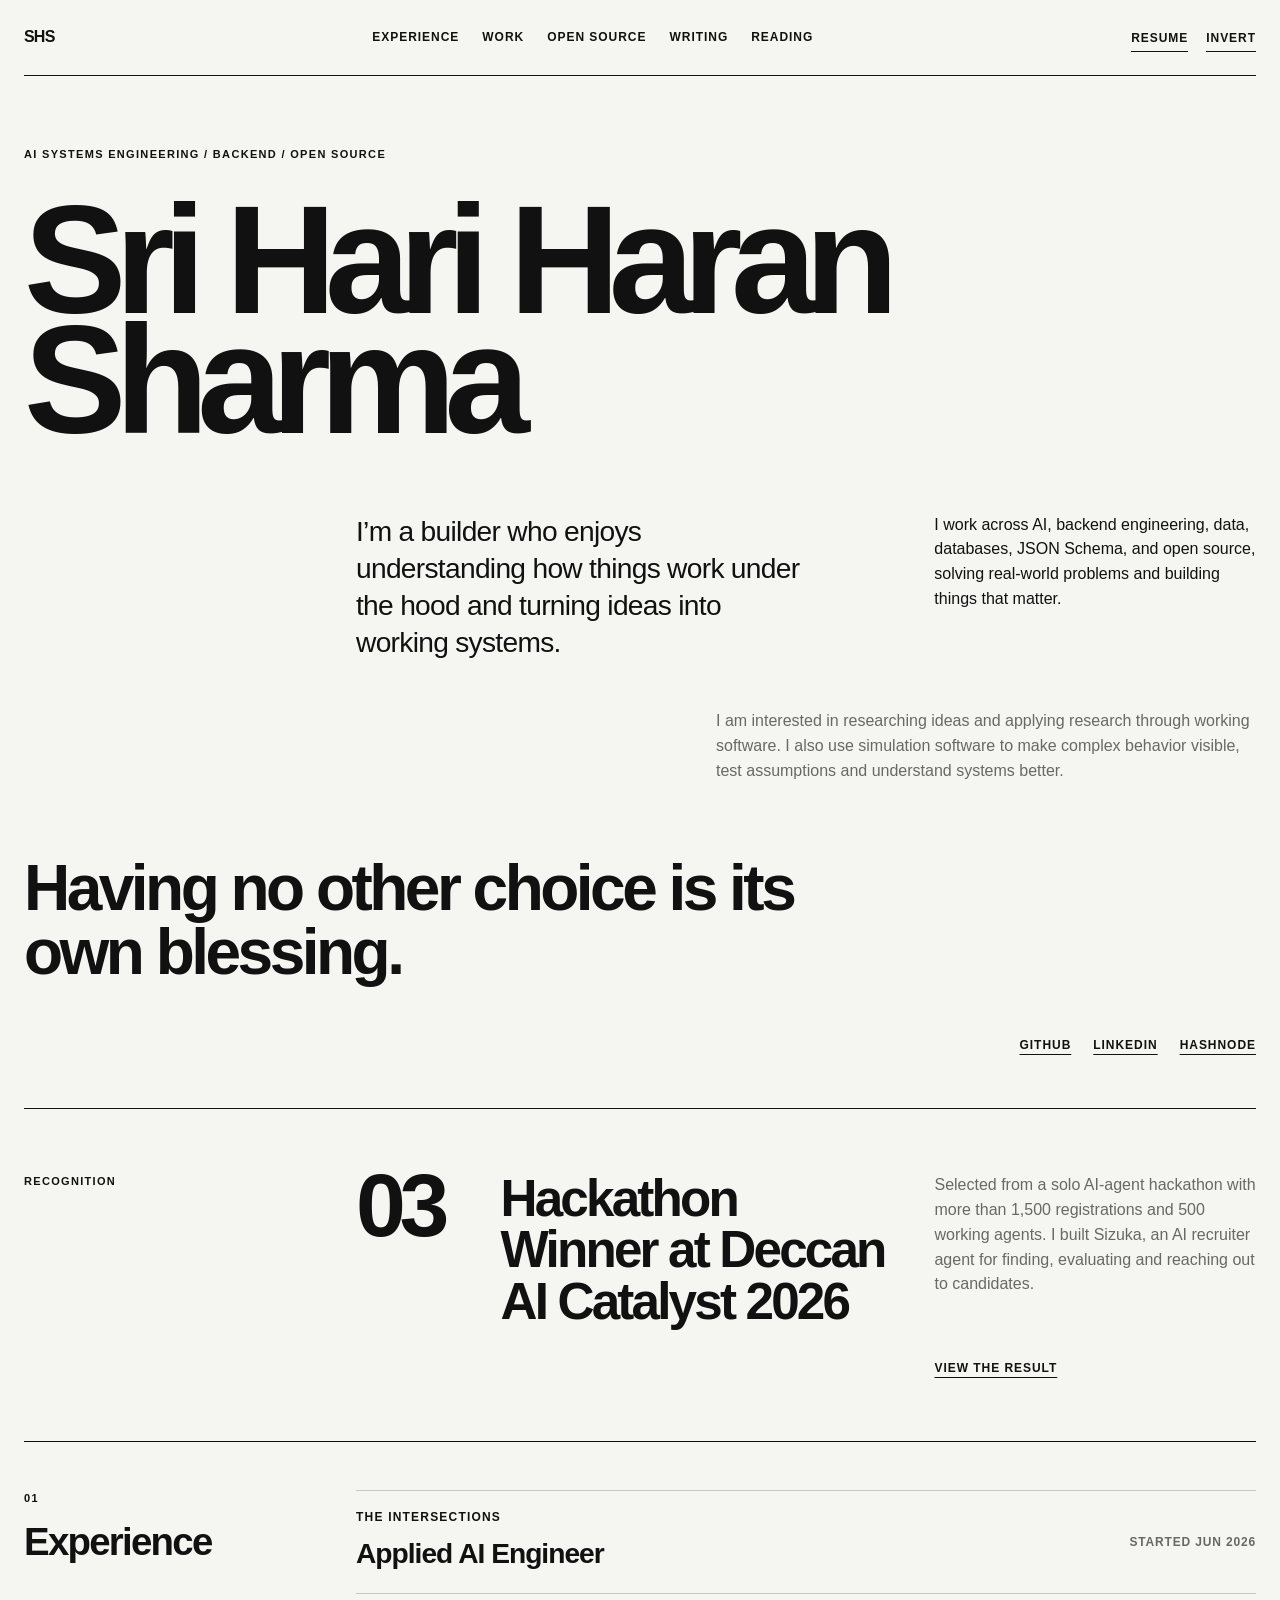
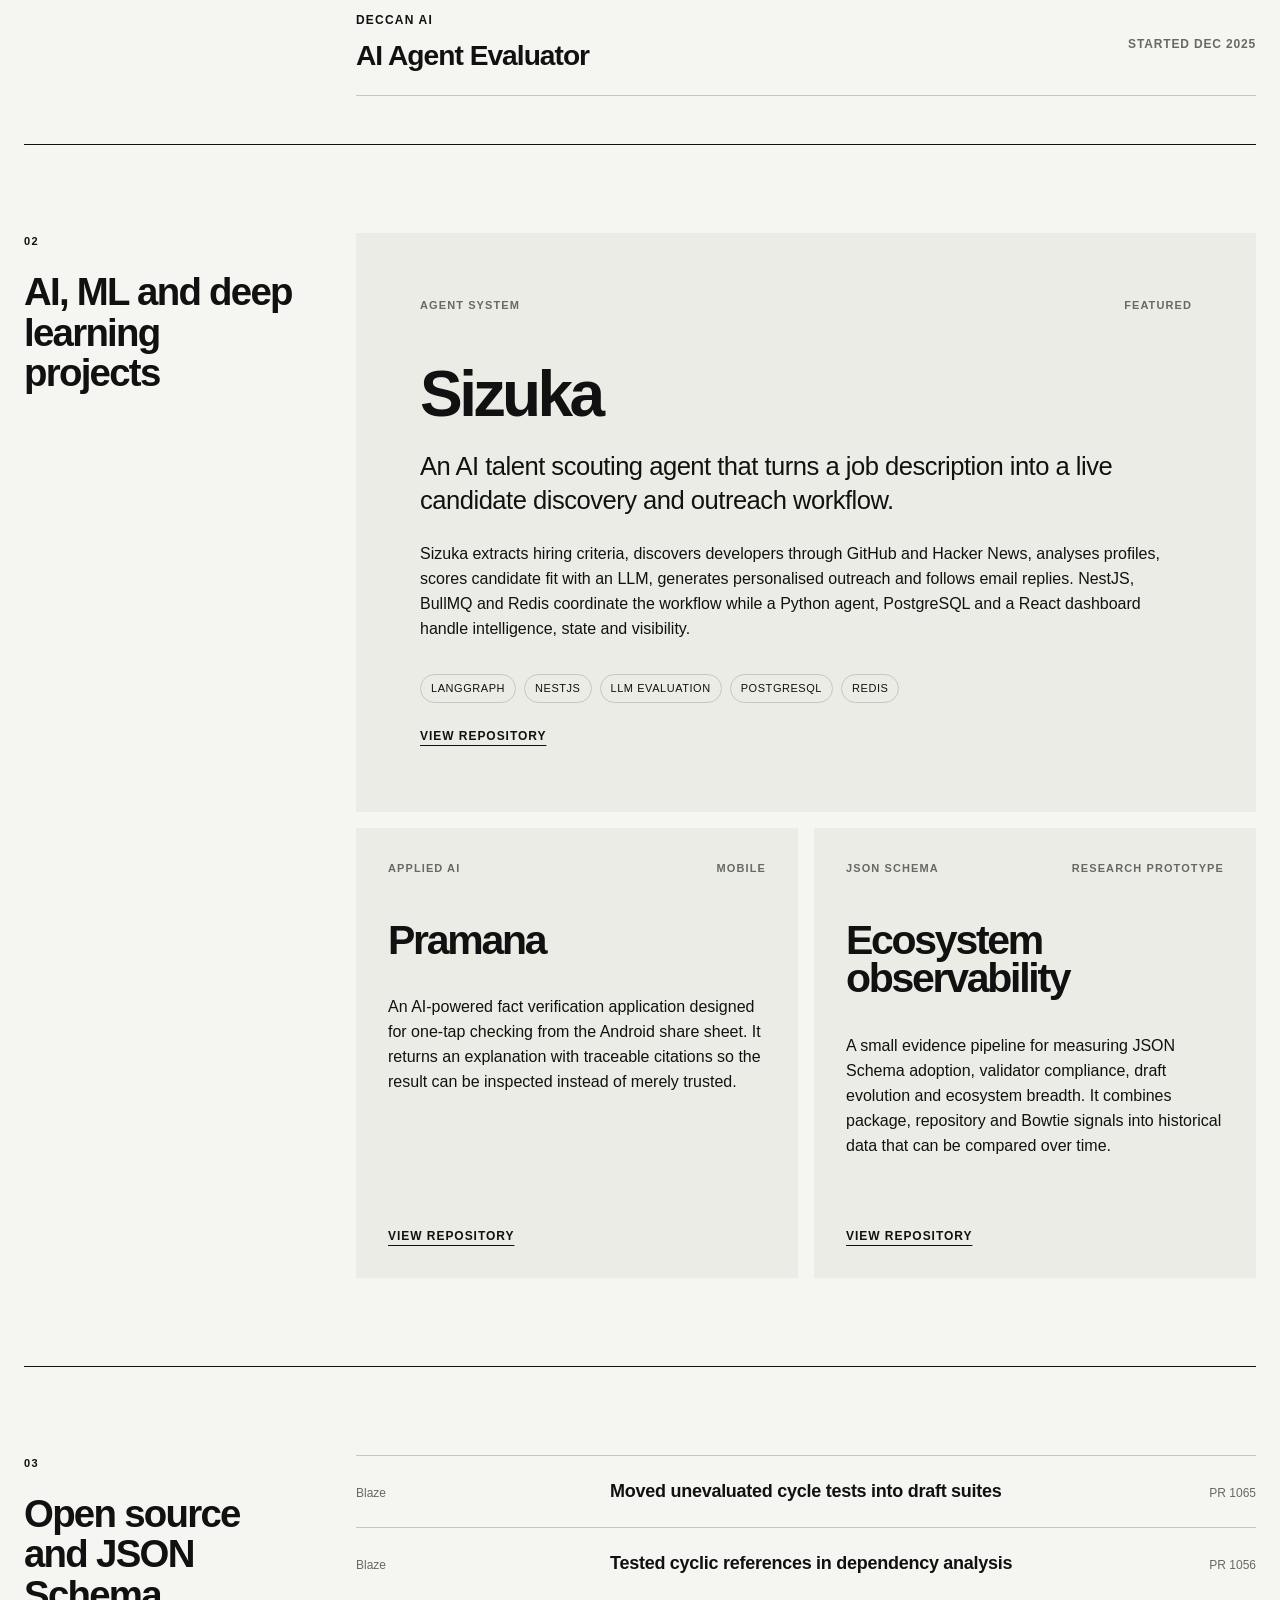
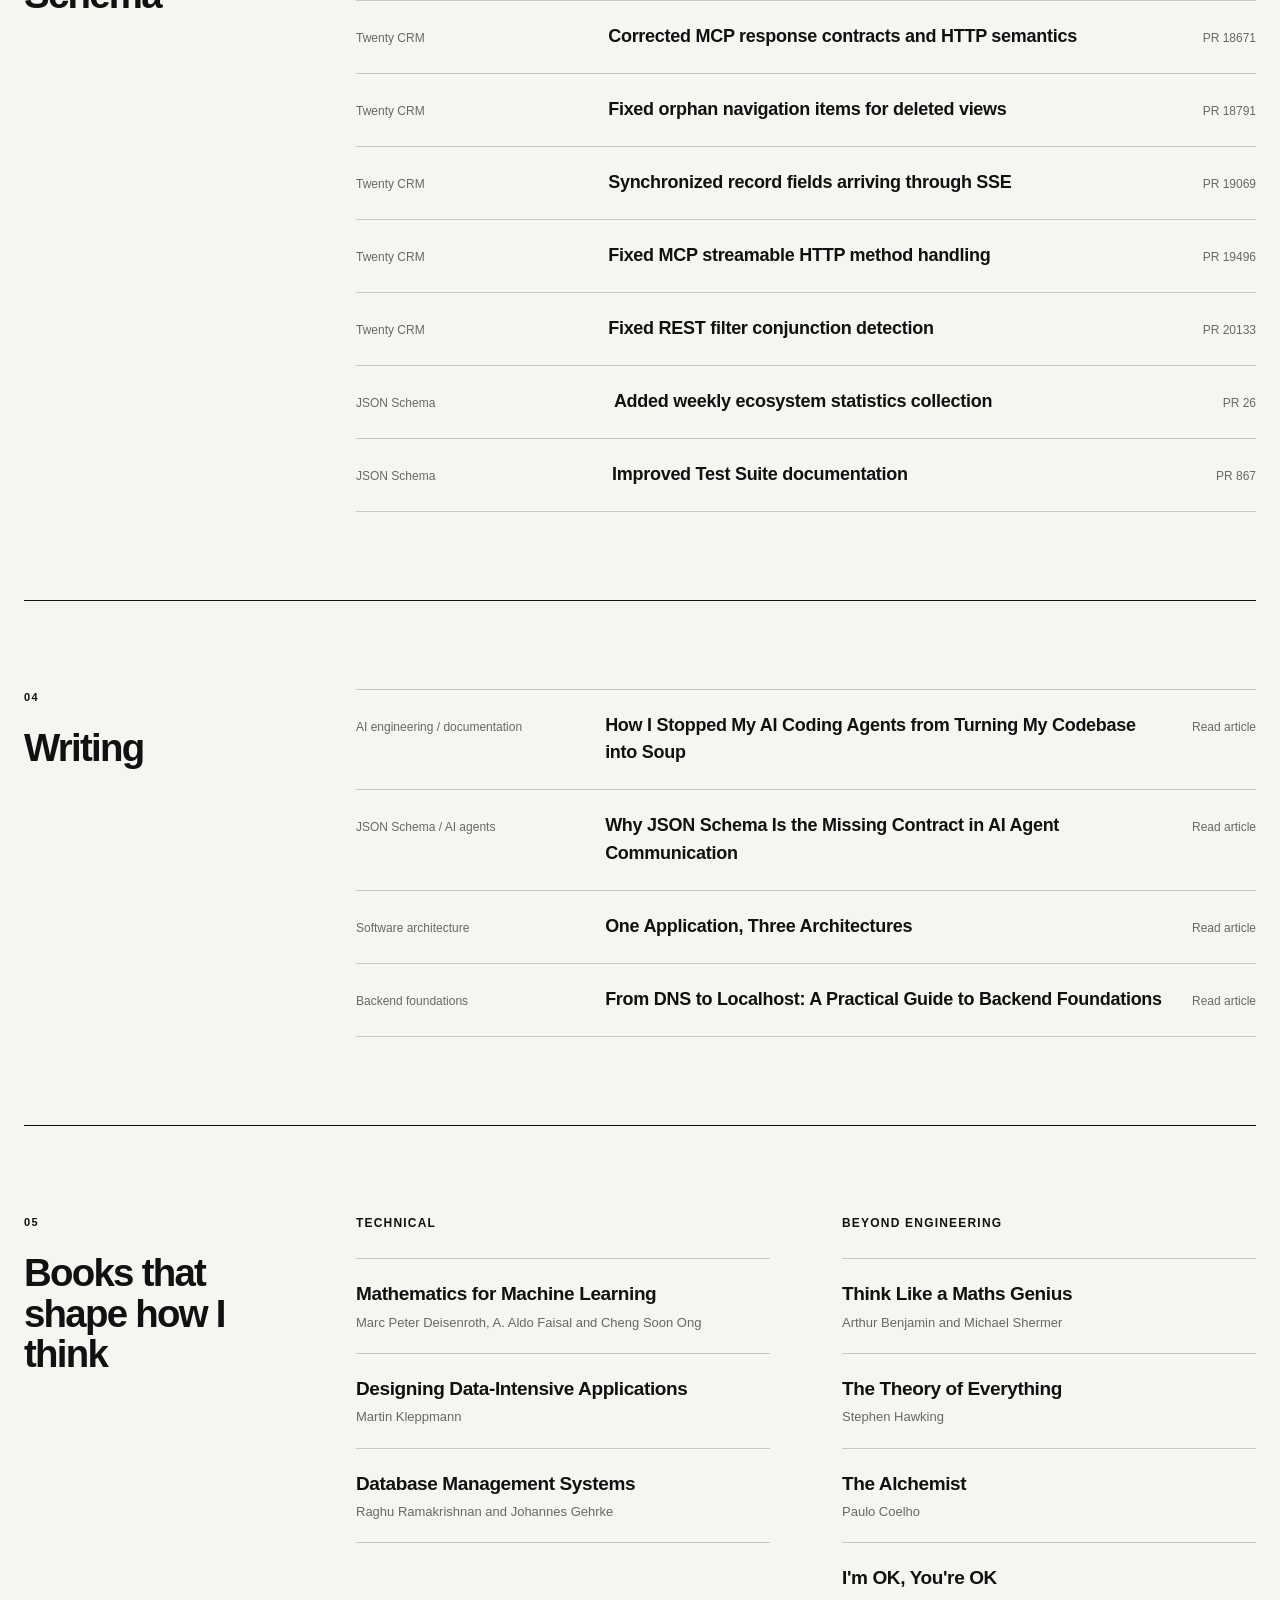
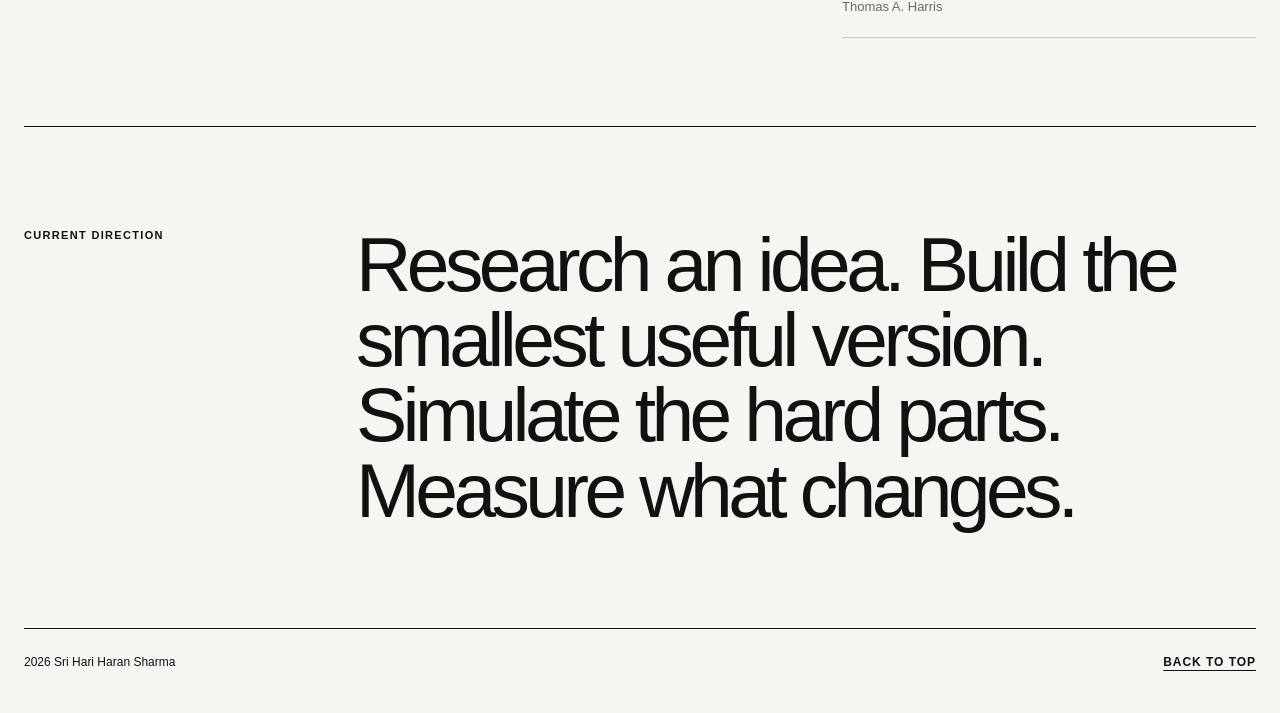
==== site/index.html @ 5a8e41f2 "Refresh portfolio styles" ====
<!doctype html>
<html lang="en">
	<head>
		<meta charset="utf-8" />
		<meta name="viewport" content="width=device-width, initial-scale=1" />
		<meta name="description" content="Sri Hari Haran Sharma builds AI systems, backend infrastructure and open-source tools around JSON Schema." />
		<meta name="theme-color" content="#f5f5f2" />
		<title>Sri Hari Haran Sharma | AI Systems and Open Source</title>
		<link rel="stylesheet" href="./site.css?v=20260927-2" />
		<link rel="icon" type="image/svg+xml" href="data:image/svg+xml,%3Csvg xmlns='http://www.w3.org/2000/svg' viewBox='0 0 32 32'%3E%3Crect width='32' height='32' fill='%23111111'/%3E%3Cpath d='M8 8h16M8 16h16M8 24h16' stroke='white' stroke-width='2'/%3E%3C/svg%3E" />
		<script src="./site.js" defer></script>
	</head>
	<body>
		<a class="skip-link" href="#main">Skip to content</a>

		<header class="site-header">
			<a class="wordmark" href="#top" aria-label="Home">SHS</a>
			<nav aria-label="Primary navigation">
				<a href="#experience">Experience</a>
				<a href="#work">Work</a>
				<a href="#open-source">Open source</a>
				<a href="#writing">Writing</a>
				<a href="#reading">Reading</a>
			</nav>
			<div class="header-actions">
				<a class="resume-nav" href="./resume/">Resume</a>
				<button class="theme-toggle" type="button" aria-pressed="false">Invert</button>
			</div>
		</header>

		<main id="main">
			<section class="hero" id="top">
				<p class="kicker">AI systems engineering / backend / open source</p>
				<h1>Sri Hari Haran<br />Sharma</h1>
				<div class="hero-grid">
					<p class="intro">I’m a builder who enjoys understanding how things work under the hood and turning ideas into working systems.</p>
					<p>I work across AI, backend engineering, data, databases, JSON Schema, and open source, solving real-world problems and building things that matter.</p>
				</div>
				<p class="research-note">I am interested in researching ideas and applying research through working software. I also use simulation software to make complex behavior visible, test assumptions and understand systems better.</p>
				<blockquote class="hero-quote">Having no other choice is its own blessing.</blockquote>
				<div class="profile-links" aria-label="Profiles">
					<a href="https://github.com/channi23" target="_blank" rel="noreferrer">GitHub</a>
					<a href="https://in.linkedin.com/in/sri-hariharan-sharma-aa1478286" target="_blank" rel="noreferrer">LinkedIn</a>
					<a href="https://hashnode.com/@blundharan" target="_blank" rel="noreferrer">Hashnode</a>
				</div>
			</section>

			<section class="feature achievement" aria-labelledby="achievement-title">
				<p class="section-label">Recognition</p>
				<div>
					<p class="feature-number">03</p>
					<h2 id="achievement-title">Hackathon Winner at Deccan AI Catalyst 2026</h2>
					<p>Selected from a solo AI-agent hackathon with more than 1,500 registrations and 500 working agents. I built Sizuka, an AI recruiter agent for finding, evaluating and reaching out to candidates.</p>
					<a class="text-link" href="https://lnkd.in/gbg5v8FC" target="_blank" rel="noreferrer">View the result</a>
				</div>
			</section>

			<section class="section" id="experience">
				<div class="section-heading">
					<p class="section-index">01</p>
					<h2>Experience</h2>
				</div>
				<div class="experience-list">
					<article class="experience-item">
						<div class="experience-copy">
							<p class="experience-org">The Intersections</p>
							<h3>Applied AI Engineer</h3>
						</div>
						<p class="experience-start">Started Jun 2026</p>
					</article>
					<article class="experience-item">
						<div class="experience-copy">
							<p class="experience-org">Deccan AI</p>
							<h3>AI Agent Evaluator</h3>
						</div>
						<p class="experience-start">Started Dec 2025</p>
					</article>
				</div>
			</section>

			<section class="section" id="work">
				<div class="section-heading">
					<p class="section-index">02</p>
					<h2>AI, ML and deep learning projects</h2>
				</div>

				<div class="project-list">
					<article class="project featured-project">
						<div class="project-topline"><span>Agent system</span><span>Featured</span></div>
						<h3>Sizuka</h3>
						<p class="project-lede">An AI talent scouting agent that turns a job description into a live candidate discovery and outreach workflow.</p>
						<p>Sizuka extracts hiring criteria, discovers developers through GitHub and Hacker News, analyses profiles, scores candidate fit with an LLM, generates personalised outreach and follows email replies. NestJS, BullMQ and Redis coordinate the workflow while a Python agent, PostgreSQL and a React dashboard handle intelligence, state and visibility.</p>
						<ul class="tags"><li>LangGraph</li><li>NestJS</li><li>LLM evaluation</li><li>PostgreSQL</li><li>Redis</li></ul>
						<a class="text-link" href="https://github.com/channi23/sizuka" target="_blank" rel="noreferrer">View repository</a>
					</article>

					<div class="project-grid">
						<article class="project">
							<div class="project-topline"><span>Applied AI</span><span>Mobile</span></div>
							<h3>Pramana</h3>
							<p>An AI-powered fact verification application designed for one-tap checking from the Android share sheet. It returns an explanation with traceable citations so the result can be inspected instead of merely trusted.</p>
							<a class="text-link" href="https://github.com/channi23/orangelens" target="_blank" rel="noreferrer">View repository</a>
						</article>

						<article class="project">
							<div class="project-topline"><span>JSON Schema</span><span>Research prototype</span></div>
							<h3>Ecosystem observability</h3>
							<p>A small evidence pipeline for measuring JSON Schema adoption, validator compliance, draft evolution and ecosystem breadth. It combines package, repository and Bowtie signals into historical data that can be compared over time.</p>
							<a class="text-link" href="https://github.com/channi23/json-schema-ecosystem-observability-poc" target="_blank" rel="noreferrer">View repository</a>
						</article>
					</div>
				</div>
			</section>

			<section class="section" id="open-source">
				<div class="section-heading">
					<p class="section-index">03</p>
					<h2>Open source and JSON Schema</h2>
				</div>
				<div class="link-rows">
					<a href="https://github.com/sourcemeta/blaze/pull/1065" target="_blank" rel="noreferrer"><span>Blaze</span><strong>Moved unevaluated cycle tests into draft suites</strong><small>PR 1065</small></a>
					<a href="https://github.com/sourcemeta/blaze/pull/1056" target="_blank" rel="noreferrer"><span>Blaze</span><strong>Tested cyclic references in dependency analysis</strong><small>PR 1056</small></a>
					<a href="https://github.com/twentyhq/twenty/pull/18671" target="_blank" rel="noreferrer"><span>Twenty CRM</span><strong>Corrected MCP response contracts and HTTP semantics</strong><small>PR 18671</small></a>
					<a href="https://github.com/twentyhq/twenty/pull/18791" target="_blank" rel="noreferrer"><span>Twenty CRM</span><strong>Fixed orphan navigation items for deleted views</strong><small>PR 18791</small></a>
					<a href="https://github.com/twentyhq/twenty/pull/19069" target="_blank" rel="noreferrer"><span>Twenty CRM</span><strong>Synchronized record fields arriving through SSE</strong><small>PR 19069</small></a>
					<a href="https://github.com/twentyhq/twenty/pull/19496" target="_blank" rel="noreferrer"><span>Twenty CRM</span><strong>Fixed MCP streamable HTTP method handling</strong><small>PR 19496</small></a>
					<a href="https://github.com/twentyhq/twenty/pull/20133" target="_blank" rel="noreferrer"><span>Twenty CRM</span><strong>Fixed REST filter conjunction detection</strong><small>PR 20133</small></a>
					<a href="https://github.com/json-schema-org/ecosystem/pull/26" target="_blank" rel="noreferrer"><span>JSON Schema</span><strong>Added weekly ecosystem statistics collection</strong><small>PR 26</small></a>
					<a href="https://github.com/json-schema-org/JSON-Schema-Test-Suite/pull/867" target="_blank" rel="noreferrer"><span>JSON Schema</span><strong>Improved Test Suite documentation</strong><small>PR 867</small></a>
				</div>
			</section>

			<section class="section" id="writing">
				<div class="section-heading">
					<p class="section-index">04</p>
					<h2>Writing</h2>
				</div>
				<div class="writing-list">
					<a href="./blog/vmpire-documentation-workflow/" target="_self"><span>AI engineering / documentation</span><strong>How I Stopped My AI Coding Agents from Turning My Codebase into Soup</strong><small>Read article</small></a>
					<a href="https://json-schema.hashnode.dev/why-json-schema-is-the-missing-contract-in-ai-agent-communication" target="_blank" rel="noreferrer"><span>JSON Schema / AI agents</span><strong>Why JSON Schema Is the Missing Contract in AI Agent Communication</strong><small>Read article</small></a>
					<a href="https://cracked-backend-dev.hashnode.dev/one-application-three-architectures" target="_blank" rel="noreferrer"><span>Software architecture</span><strong>One Application, Three Architectures</strong><small>Read article</small></a>
					<a href="https://cracked-backend-dev.hashnode.dev/from-dns-to-localhost-a-practical-guide-to-backend-foundations" target="_blank" rel="noreferrer"><span>Backend foundations</span><strong>From DNS to Localhost: A Practical Guide to Backend Foundations</strong><small>Read article</small></a>
				</div>
			</section>

			<section class="section" id="reading">
				<div class="section-heading">
					<p class="section-index">05</p>
					<h2>Books that shape how I think</h2>
				</div>
				<div class="books-grid">
					<div>
						<h3>Technical</h3>
						<ul class="book-list">
							<li><strong>Mathematics for Machine Learning</strong><span>Marc Peter Deisenroth, A. Aldo Faisal and Cheng Soon Ong</span></li>
							<li><strong>Designing Data-Intensive Applications</strong><span>Martin Kleppmann</span></li>
							<li><strong>Database Management Systems</strong><span>Raghu Ramakrishnan and Johannes Gehrke</span></li>
						</ul>
					</div>
					<div>
						<h3>Beyond engineering</h3>
						<ul class="book-list">
							<li><strong>Think Like a Maths Genius</strong><span>Arthur Benjamin and Michael Shermer</span></li>
							<li><strong>The Theory of Everything</strong><span>Stephen Hawking</span></li>
							<li><strong>The Alchemist</strong><span>Paulo Coelho</span></li>
							<li><strong>I'm OK, You're OK</strong><span>Thomas A. Harris</span></li>
						</ul>
					</div>
				</div>
			</section>

			<section class="closing">
				<p class="section-label">Current direction</p>
				<p>Research an idea. Build the smallest useful version. Simulate the hard parts. Measure what changes.</p>
			</section>
		</main>

		<footer>
			<p><span id="year">2026</span> Sri Hari Haran Sharma</p>
			<a href="#top">Back to top</a>
		</footer>
	</body>
</html>
---- site/site.css ----
:root {
	--paper: #f5f5f2;
	--ink: #111111;
	--muted: #686864;
	--line: #c7c7c0;
	--panel: #ecece7;
	--max: 1240px;
}

:root[data-theme="dark"] {
	--paper: #0d0d0d;
	--ink: #f3f3ef;
	--muted: #aaa9a2;
	--line: #383835;
	--panel: #171716;
}

* { box-sizing: border-box; }

html { scroll-behavior: smooth; }

body {
	margin: 0;
	background: var(--paper);
	color: var(--ink);
	font-family: Arial, Helvetica, sans-serif;
	font-size: 16px;
	line-height: 1.55;
	transition: background-color 180ms ease, color 180ms ease;
}

a { color: inherit; }

.skip-link {
	position: fixed;
	top: 10px;
	left: 10px;
	z-index: 20;
	padding: 8px 12px;
	background: var(--ink);
	color: var(--paper);
	transform: translateY(-160%);
}

.skip-link:focus { transform: translateY(0); }

.site-header,
main,
footer {
	width: min(calc(100% - 48px), var(--max));
	margin-inline: auto;
}

.site-header {
	display: grid;
	grid-template-columns: auto minmax(0, 1fr) auto;
	column-gap: clamp(24px, 4vw, 64px);
	align-items: center;
	min-height: 76px;
	border-bottom: 1px solid var(--ink);
}

.wordmark {
	width: fit-content;
	font-weight: 800;
	letter-spacing: -0.05em;
	text-decoration: none;
}

nav {
	display: flex;
	justify-self: center;
	gap: clamp(15px, 1.8vw, 26px);
}

nav a,
.resume-nav,
.theme-toggle,
.profile-links a,
.text-link,
footer a {
	font-size: 12px;
	font-weight: 700;
	letter-spacing: 0.08em;
	text-transform: uppercase;
}

nav a { text-decoration: none; }
nav a:hover, nav a:focus-visible { text-decoration: underline; text-underline-offset: 5px; }

.header-actions {
	display: flex;
	align-items: center;
	justify-self: end;
	gap: 18px;
	white-space: nowrap;
}

.resume-nav,
.theme-toggle {
	display: inline-flex;
	align-items: center;
	min-height: 28px;
	border-bottom: 1px solid currentColor;
	padding: 2px 0 1px;
	line-height: 1;
}

.resume-nav {
	text-decoration: none;
}

.theme-toggle {
	border: 0;
	border-bottom: 1px solid currentColor;
	background: transparent;
	color: inherit;
	cursor: pointer;
}

.hero {
	min-height: 680px;
	padding: 70px 0 54px;
	border-bottom: 1px solid var(--ink);
}

.kicker,
.section-label,
.section-index {
	margin: 0;
	font-size: 11px;
	font-weight: 700;
	letter-spacing: 0.12em;
	text-transform: uppercase;
}

h1 {
	max-width: 1080px;
	margin: 38px 0 72px;
	font-size: clamp(68px, 12vw, 166px);
	font-weight: 700;
	letter-spacing: -0.075em;
	line-height: 0.78;
}

.hero-grid {
	display: grid;
	grid-template-columns: 1.4fr 1fr;
	gap: clamp(48px, 10vw, 150px);
	max-width: 900px;
	margin-left: auto;
}

.hero-grid p { margin: 0; }
.hero-grid .intro { font-size: clamp(20px, 2.2vw, 29px); line-height: 1.32; letter-spacing: -0.025em; }

.research-note {
	max-width: 540px;
	margin: 48px 0 0 auto;
	color: var(--muted);
}

.hero-quote {
	max-width: 900px;
	margin: 72px 0 0;
	font-size: clamp(32px, 5vw, 68px);
	font-weight: 700;
	line-height: 1;
	letter-spacing: -0.055em;
}

.profile-links {
	display: flex;
	gap: 22px;
	margin-top: 52px;
	justify-content: flex-end;
}

.profile-links a,
.text-link { text-underline-offset: 5px; }

.feature {
	display: grid;
	grid-template-columns: 1fr 3fr;
	gap: 32px;
	padding: 64px 0;
	border-bottom: 1px solid var(--ink);
}

.feature > div {
	display: grid;
	grid-template-columns: 0.35fr 1.25fr 1fr;
	gap: 32px;
	align-items: start;
}

.feature-number {
	margin: -12px 0 0;
	font-size: clamp(58px, 7vw, 100px);
	font-weight: 700;
	letter-spacing: -0.07em;
	line-height: 1;
}

.feature h2 {
	margin: 0;
	font-size: clamp(28px, 4vw, 55px);
	line-height: 1;
	letter-spacing: -0.055em;
}

.feature > div > p:not(.feature-number) { margin: 0; color: var(--muted); }
.feature .text-link { grid-column: 3; }

.section {
	display: grid;
	grid-template-columns: 1fr 3fr;
	gap: 32px;
	padding: 88px 0;
	border-bottom: 1px solid var(--ink);
}

.section-heading { padding-right: 24px; }
.section-heading h2 { margin: 22px 0 0; font-size: clamp(24px, 3vw, 42px); line-height: 1.06; letter-spacing: -0.045em; }

.section#experience {
	padding-top: 48px;
	padding-bottom: 48px;
	align-items: start;
}

.section#experience .section-heading h2 { margin-top: 14px; }

.experience-list { border-top: 1px solid var(--line); }

.experience-item {
	display: grid;
	grid-template-columns: minmax(0, 1fr) auto;
	gap: 24px;
	align-items: center;
	padding: 17px 0;
	border-bottom: 1px solid var(--line);
}

.experience-start {
	margin: 0;
	color: var(--muted);
	font-size: 12px;
	font-weight: 700;
	letter-spacing: 0.07em;
	text-transform: uppercase;
	white-space: nowrap;
}

.experience-copy .experience-org {
	margin: 0 0 5px;
	color: var(--ink);
	font-size: 12px;
	font-weight: 800;
	letter-spacing: 0.1em;
	text-transform: uppercase;
}

.experience-copy h3 {
	margin: 0;
	font-size: clamp(22px, 2.2vw, 30px);
	font-weight: 700;
	letter-spacing: -0.035em;
}

.experience-copy h3 span {
	color: var(--muted);
	font-size: 0.45em;
	letter-spacing: 0.02em;
	text-transform: uppercase;
}

.project-list { min-width: 0; }
.project { position: relative; background: var(--panel); padding: 32px; }
.featured-project { padding: clamp(30px, 5vw, 64px); margin-bottom: 16px; }
.project-topline { display: flex; justify-content: space-between; gap: 16px; color: var(--muted); font-size: 11px; font-weight: 700; letter-spacing: 0.1em; text-transform: uppercase; }
.project h3 { margin: 50px 0 20px; font-size: clamp(36px, 5vw, 72px); letter-spacing: -0.055em; line-height: 0.95; }
.project p { max-width: 760px; }
.project-lede { font-size: clamp(20px, 2vw, 27px); line-height: 1.3; letter-spacing: -0.02em; }
.project .text-link { display: inline-block; margin-top: 24px; }

.project-grid { display: grid; grid-template-columns: repeat(2, 1fr); gap: 16px; }
.project-grid .project { min-height: 450px; display: flex; flex-direction: column; }
.project-grid .project h3 { margin-top: 44px; font-size: clamp(32px, 3.2vw, 48px); }
.project-grid .project p { margin-bottom: auto; }

.tags { display: flex; flex-wrap: wrap; gap: 8px; padding: 0; margin: 32px 0 0; list-style: none; }
.tags li { border: 1px solid var(--line); border-radius: 999px; padding: 5px 10px; font-size: 11px; text-transform: uppercase; letter-spacing: 0.05em; }

.link-rows,
.writing-list { border-top: 1px solid var(--line); }

.link-rows a,
.writing-list a {
	display: grid;
	grid-template-columns: 0.8fr 2fr auto;
	gap: 24px;
	align-items: baseline;
	padding: 22px 0;
	border-bottom: 1px solid var(--line);
	text-decoration: none;
}

.link-rows span,
.writing-list span,
.link-rows small,
.writing-list small { color: var(--muted); font-size: 12px; }
.link-rows strong,
.writing-list strong { font-size: 18px; letter-spacing: -0.015em; }
.link-rows a:hover strong,
.writing-list a:hover strong { text-decoration: underline; text-underline-offset: 5px; }

.books-grid { display: grid; grid-template-columns: 1fr 1fr; gap: 72px; }
.books-grid h3 { margin: 0 0 26px; font-size: 12px; text-transform: uppercase; letter-spacing: 0.1em; }
.book-list { padding: 0; margin: 0; list-style: none; border-top: 1px solid var(--line); }
.book-list li { padding: 20px 0; border-bottom: 1px solid var(--line); }
.book-list strong, .book-list span { display: block; }
.book-list strong { font-size: 19px; letter-spacing: -0.02em; }
.book-list span { margin-top: 4px; color: var(--muted); font-size: 13px; }

.closing {
	display: grid;
	grid-template-columns: 1fr 3fr;
	gap: 32px;
	padding: 100px 0;
}

.closing > p:last-child { max-width: 900px; margin: 0; font-size: clamp(38px, 6vw, 82px); line-height: 0.98; letter-spacing: -0.06em; }

footer {
	display: grid;
	grid-template-columns: 1fr auto;
	padding: 24px 0 42px;
	border-top: 1px solid var(--ink);
	font-size: 12px;
}

footer p { margin: 0; }
footer a { text-underline-offset: 4px; }

@media (max-width: 900px) {
	.site-header { grid-template-columns: 1fr auto; }
	.site-header nav { display: none; }
	.hero { min-height: 0; }
	.hero-grid, .feature, .section, .closing { grid-template-columns: 1fr; }
	.hero-grid { margin-left: 0; gap: 28px; }
	.profile-links { justify-content: flex-start; }
	.feature > div { grid-template-columns: 0.35fr 1.2fr; }
	.feature > div > p:not(.feature-number), .feature .text-link { grid-column: 2; }
	.experience-item { grid-template-columns: 1fr auto; gap: 20px; }
	.project-grid { grid-template-columns: 1fr; }
	.project-grid .project { min-height: 360px; }
	.section-heading { display: grid; grid-template-columns: 50px 1fr; align-items: start; }
	.section-heading h2 { margin: 0; }
}

@media (max-width: 620px) {
	.site-header, main, footer { width: min(calc(100% - 28px), var(--max)); }
	.site-header { min-height: 62px; }
	h1 { margin: 42px 0 60px; }
	.hero { padding-top: 52px; }
	.feature, .section { padding: 62px 0; }
	.feature > div { grid-template-columns: 1fr; gap: 22px; }
	.feature > div > *, .feature > div > p:not(.feature-number), .feature .text-link { grid-column: 1; }
	.project, .featured-project { padding: 24px; }
	.project-grid .project { min-height: 0; }
	.link-rows a, .writing-list a { grid-template-columns: 1fr auto; gap: 7px 16px; }
	.link-rows span, .writing-list span { grid-column: 1 / -1; }
	.link-rows strong, .writing-list strong { font-size: 16px; }
	.books-grid { grid-template-columns: 1fr; gap: 52px; }
	.experience-item { grid-template-columns: 1fr; gap: 8px; }
	.experience-start { white-space: normal; }
	.closing { padding: 72px 0; }
	footer { grid-template-columns: 1fr auto; gap: 7px 20px; }
}

@media (prefers-reduced-motion: reduce) {
	html { scroll-behavior: auto; }
	body { transition: none; }
}
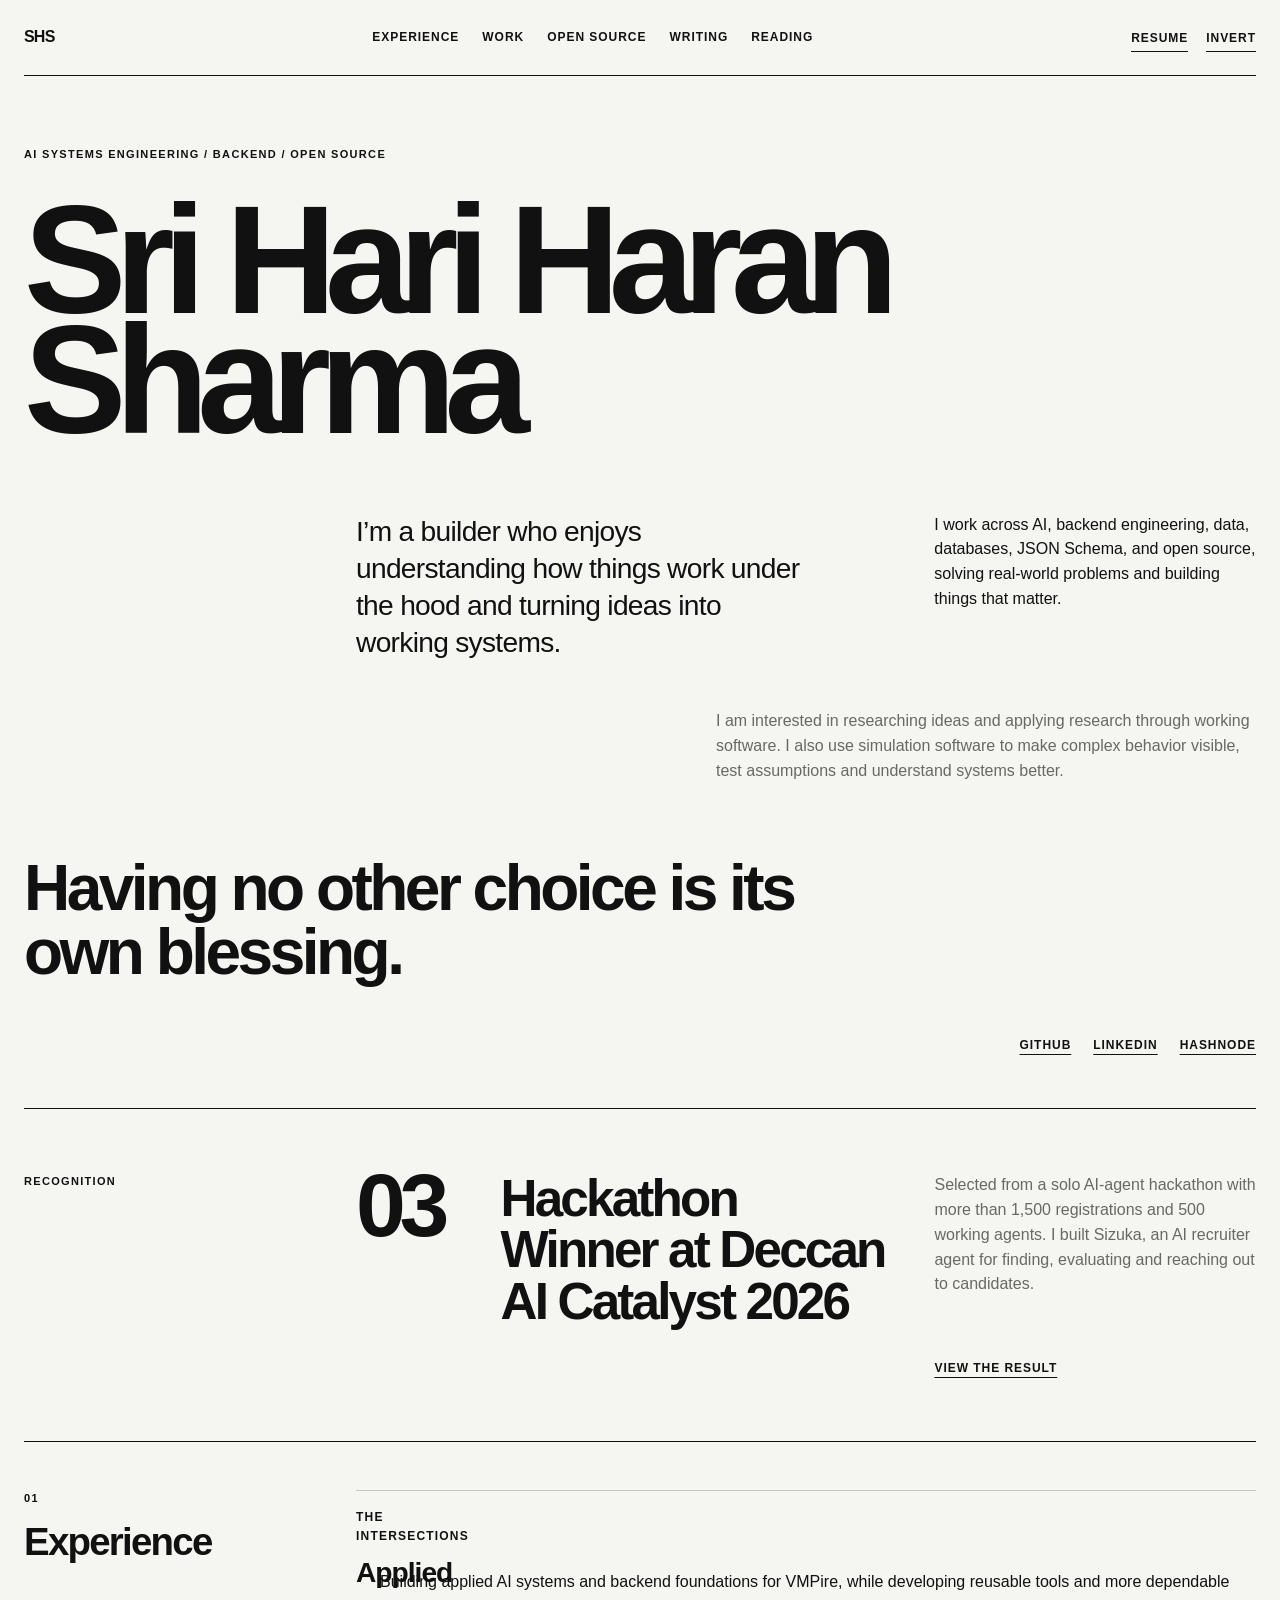
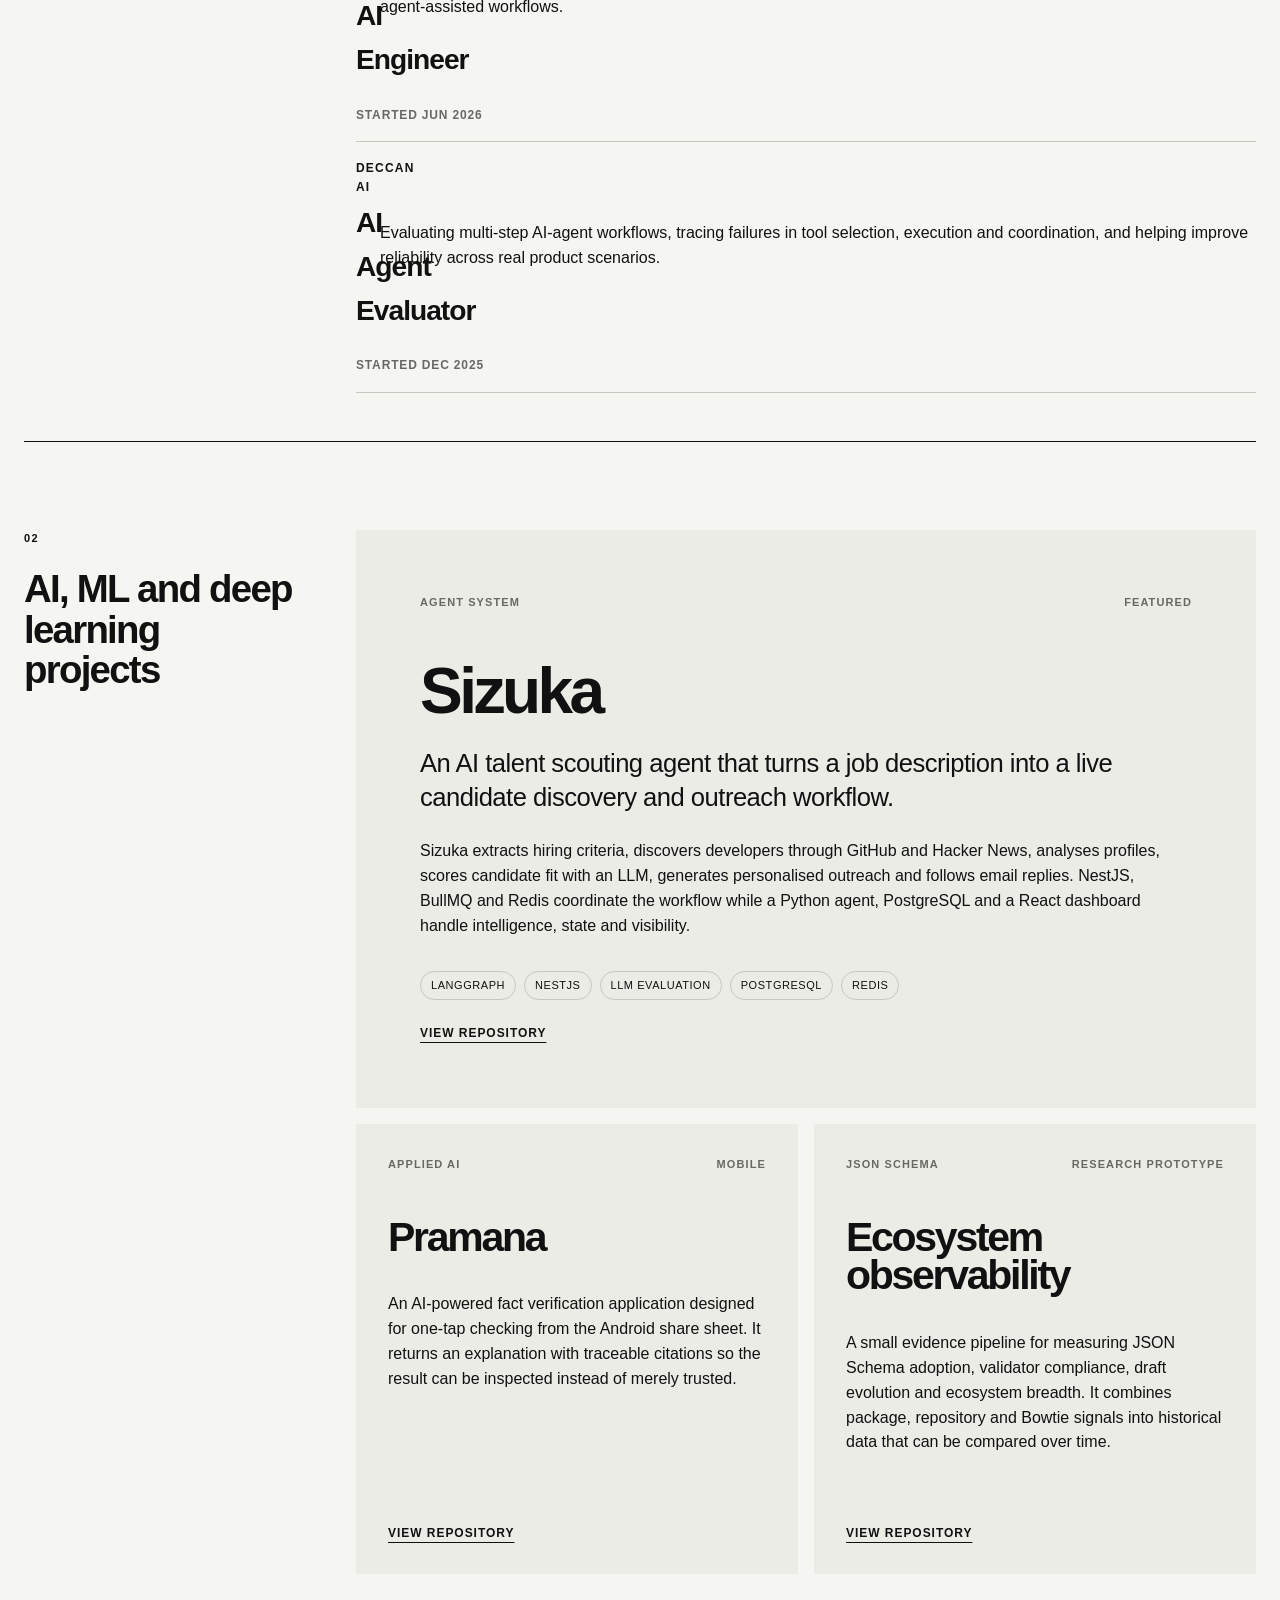
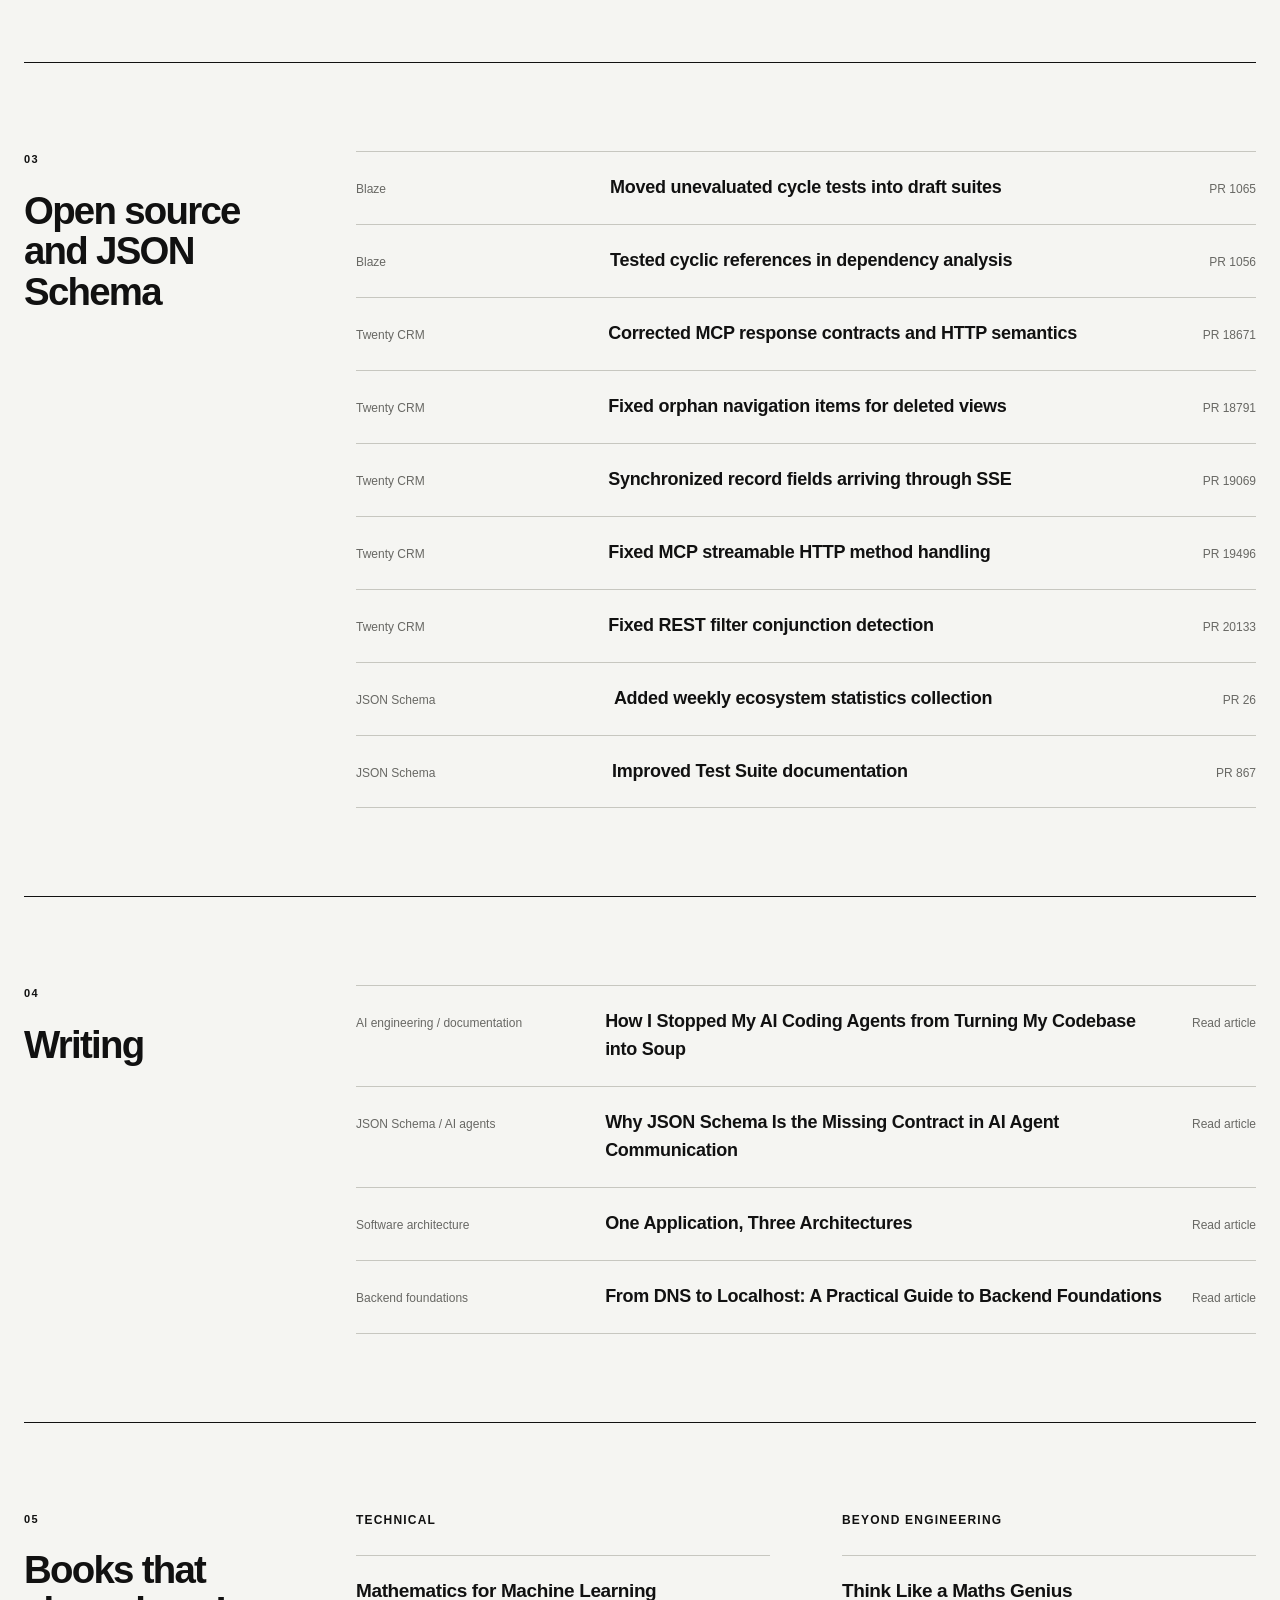
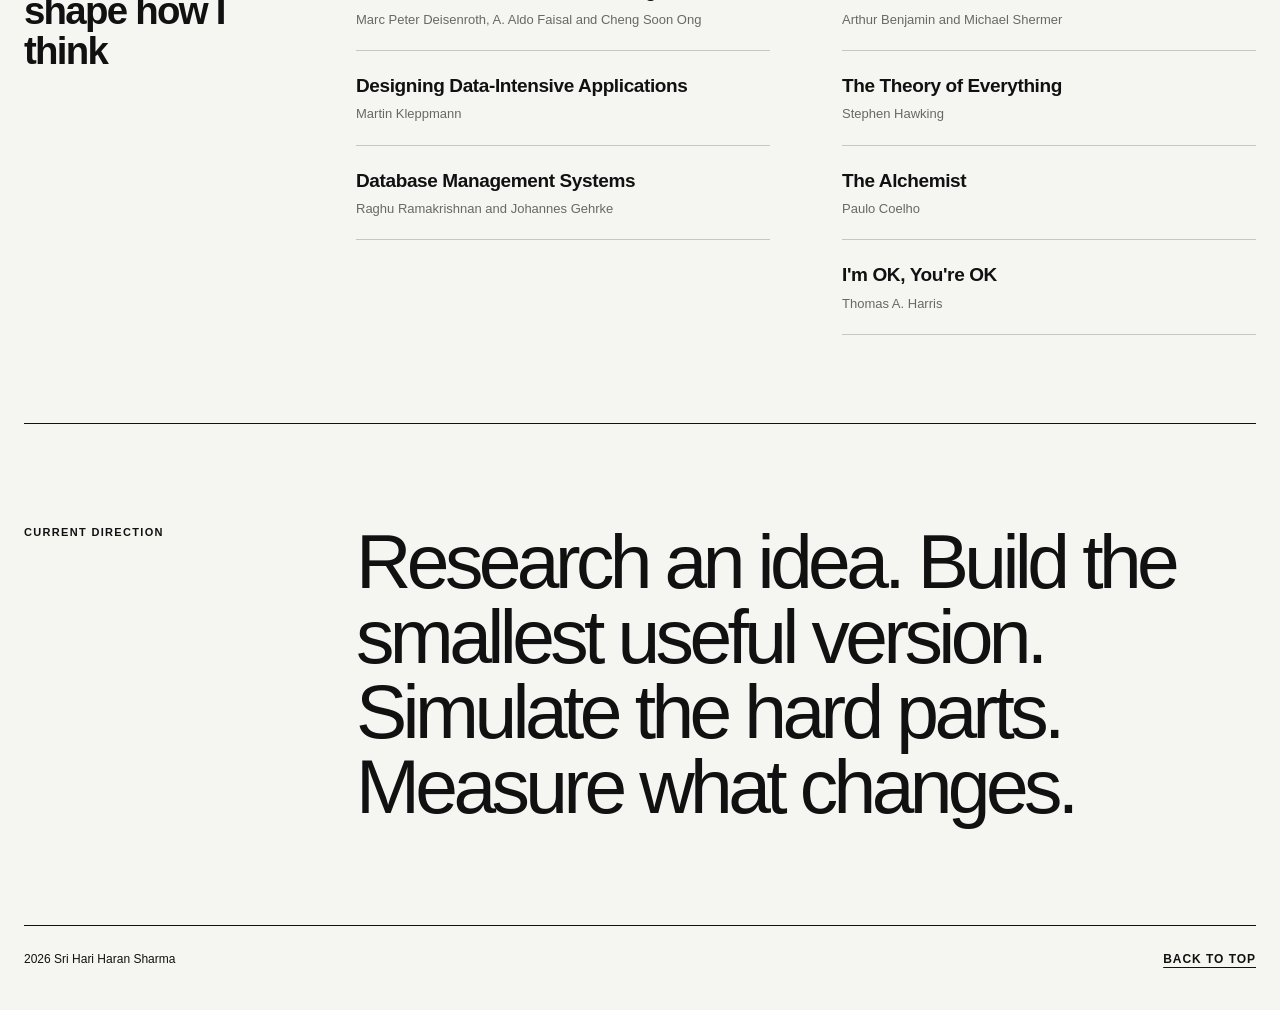
==== commit 4b5a53e9: "Add concise experience descriptions" ====
--- a/site/index.html
+++ b/site/index.html
@@ -23,7 +23,7 @@
 				<a href="#reading">Reading</a>
 			</nav>
 			<div class="header-actions">
-				<a class="resume-nav" href="./resume/">Resume</a>
+				<a class="resume-nav" href="./resume/?v=20260927-2">Resume</a>
 				<button class="theme-toggle" type="button" aria-pressed="false">Invert</button>
 			</div>
 		</header>
@@ -66,6 +66,7 @@
 							<p class="experience-org">The Intersections</p>
 							<h3>Applied AI Engineer</h3>
 						</div>
+						<p class="experience-description">Building applied AI systems and backend foundations for VMPire, while developing reusable tools and more dependable agent-assisted workflows.</p>
 						<p class="experience-start">Started Jun 2026</p>
 					</article>
 					<article class="experience-item">
@@ -73,6 +74,7 @@
 							<p class="experience-org">Deccan AI</p>
 							<h3>AI Agent Evaluator</h3>
 						</div>
+						<p class="experience-description">Evaluating multi-step AI-agent workflows, tracing failures in tool selection, execution and coordination, and helping improve reliability across real product scenarios.</p>
 						<p class="experience-start">Started Dec 2025</p>
 					</article>
 				</div>
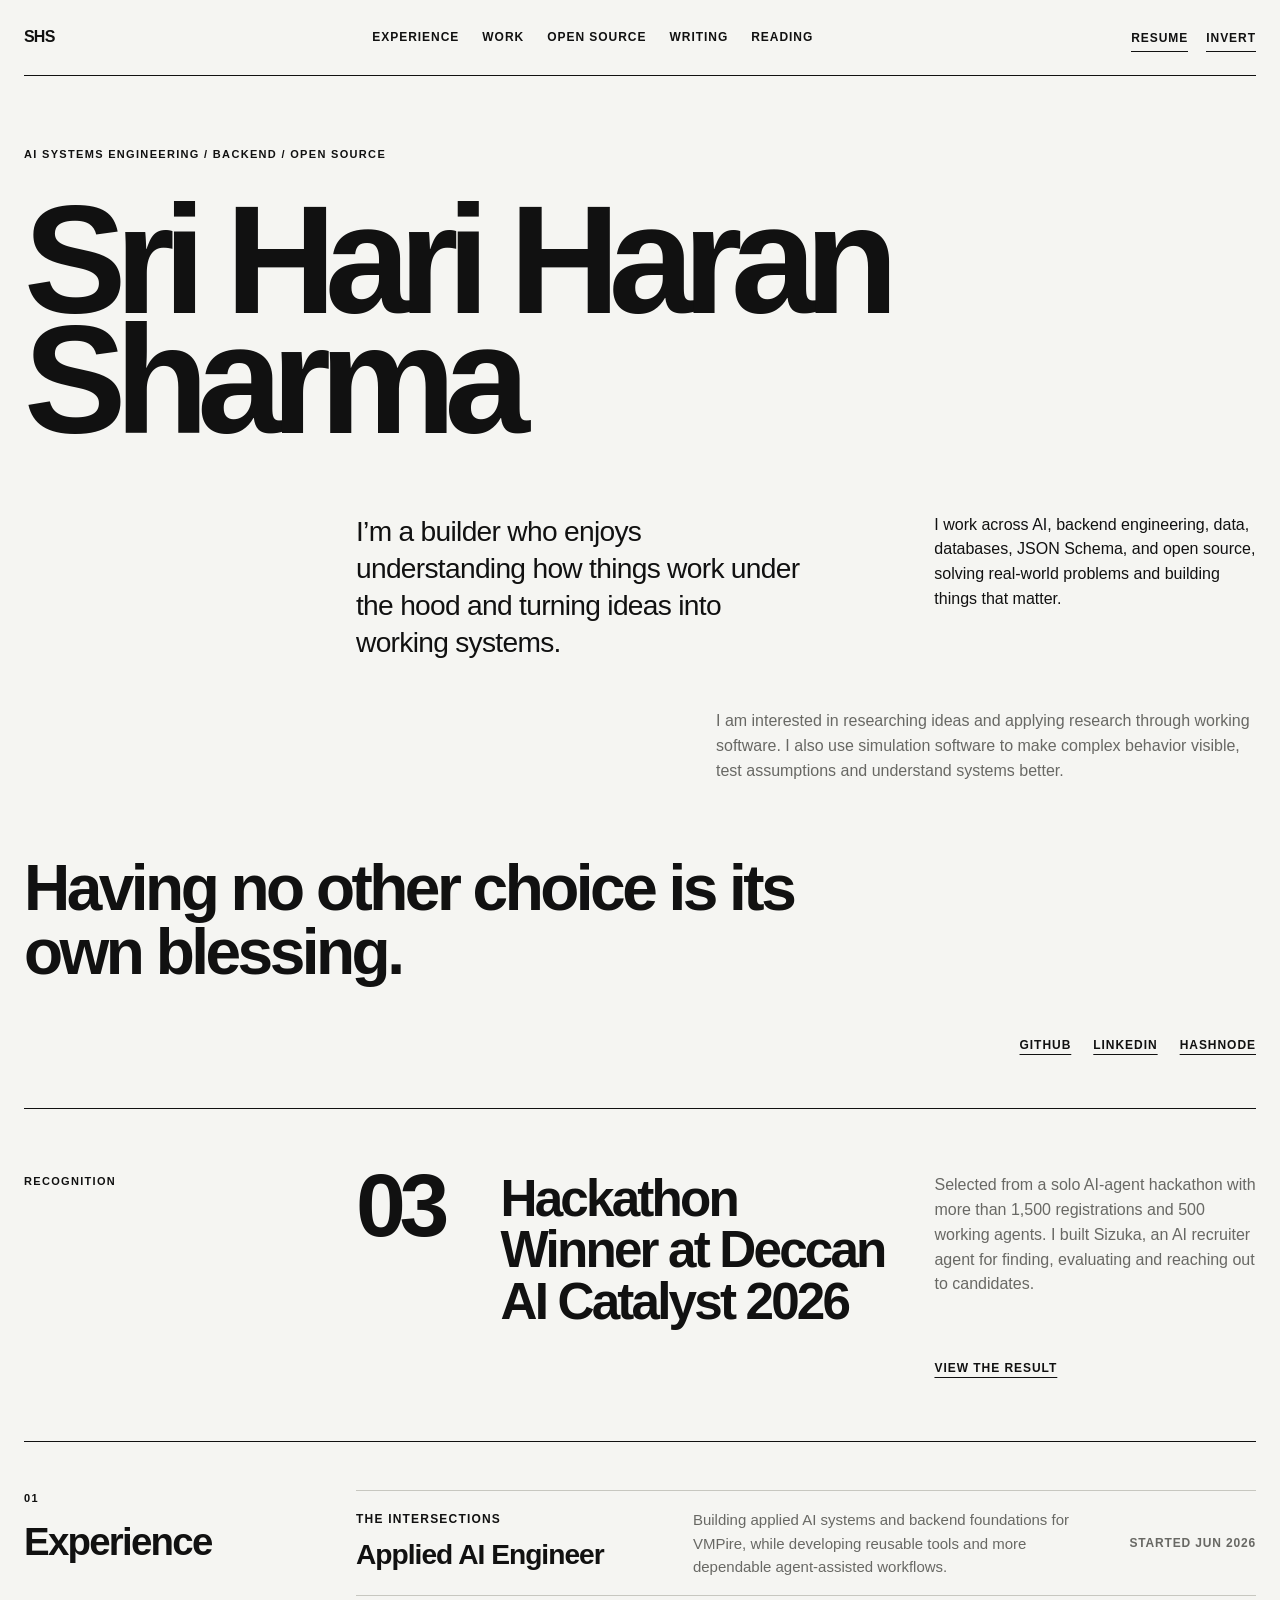
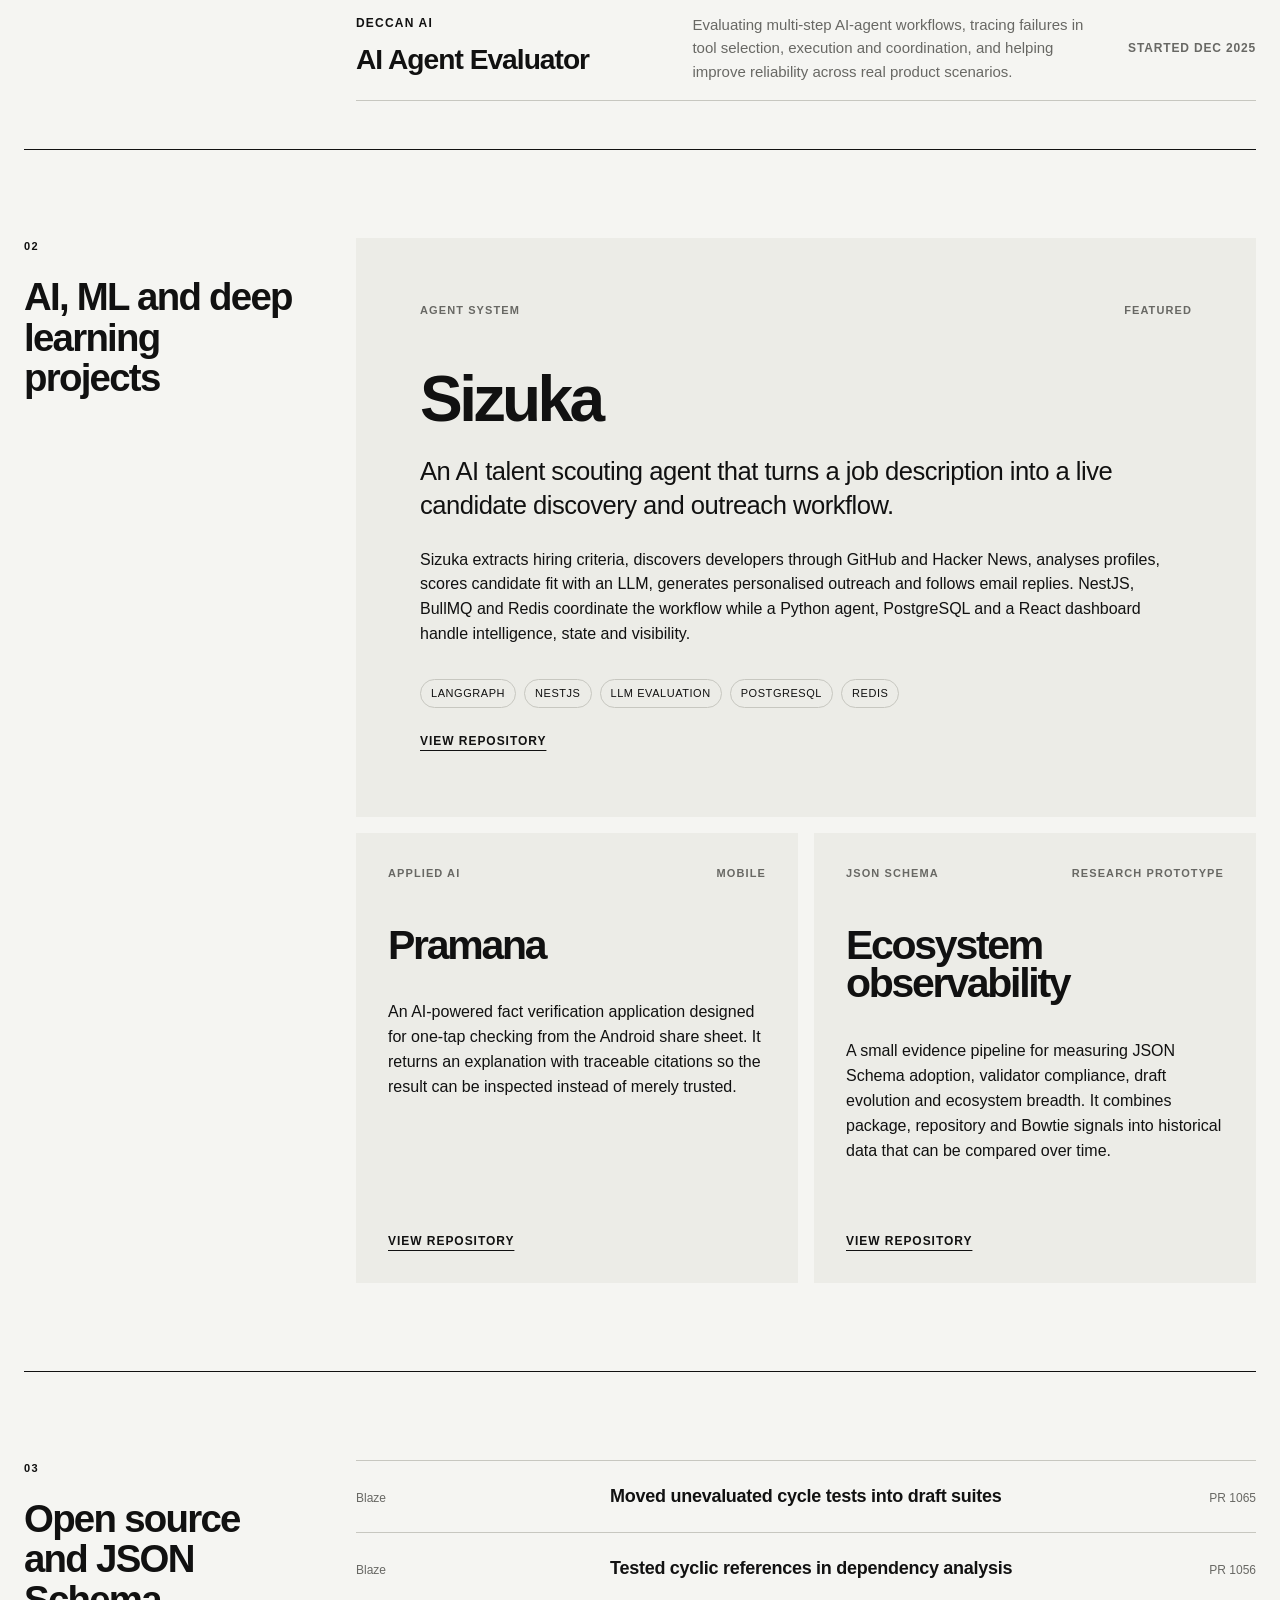
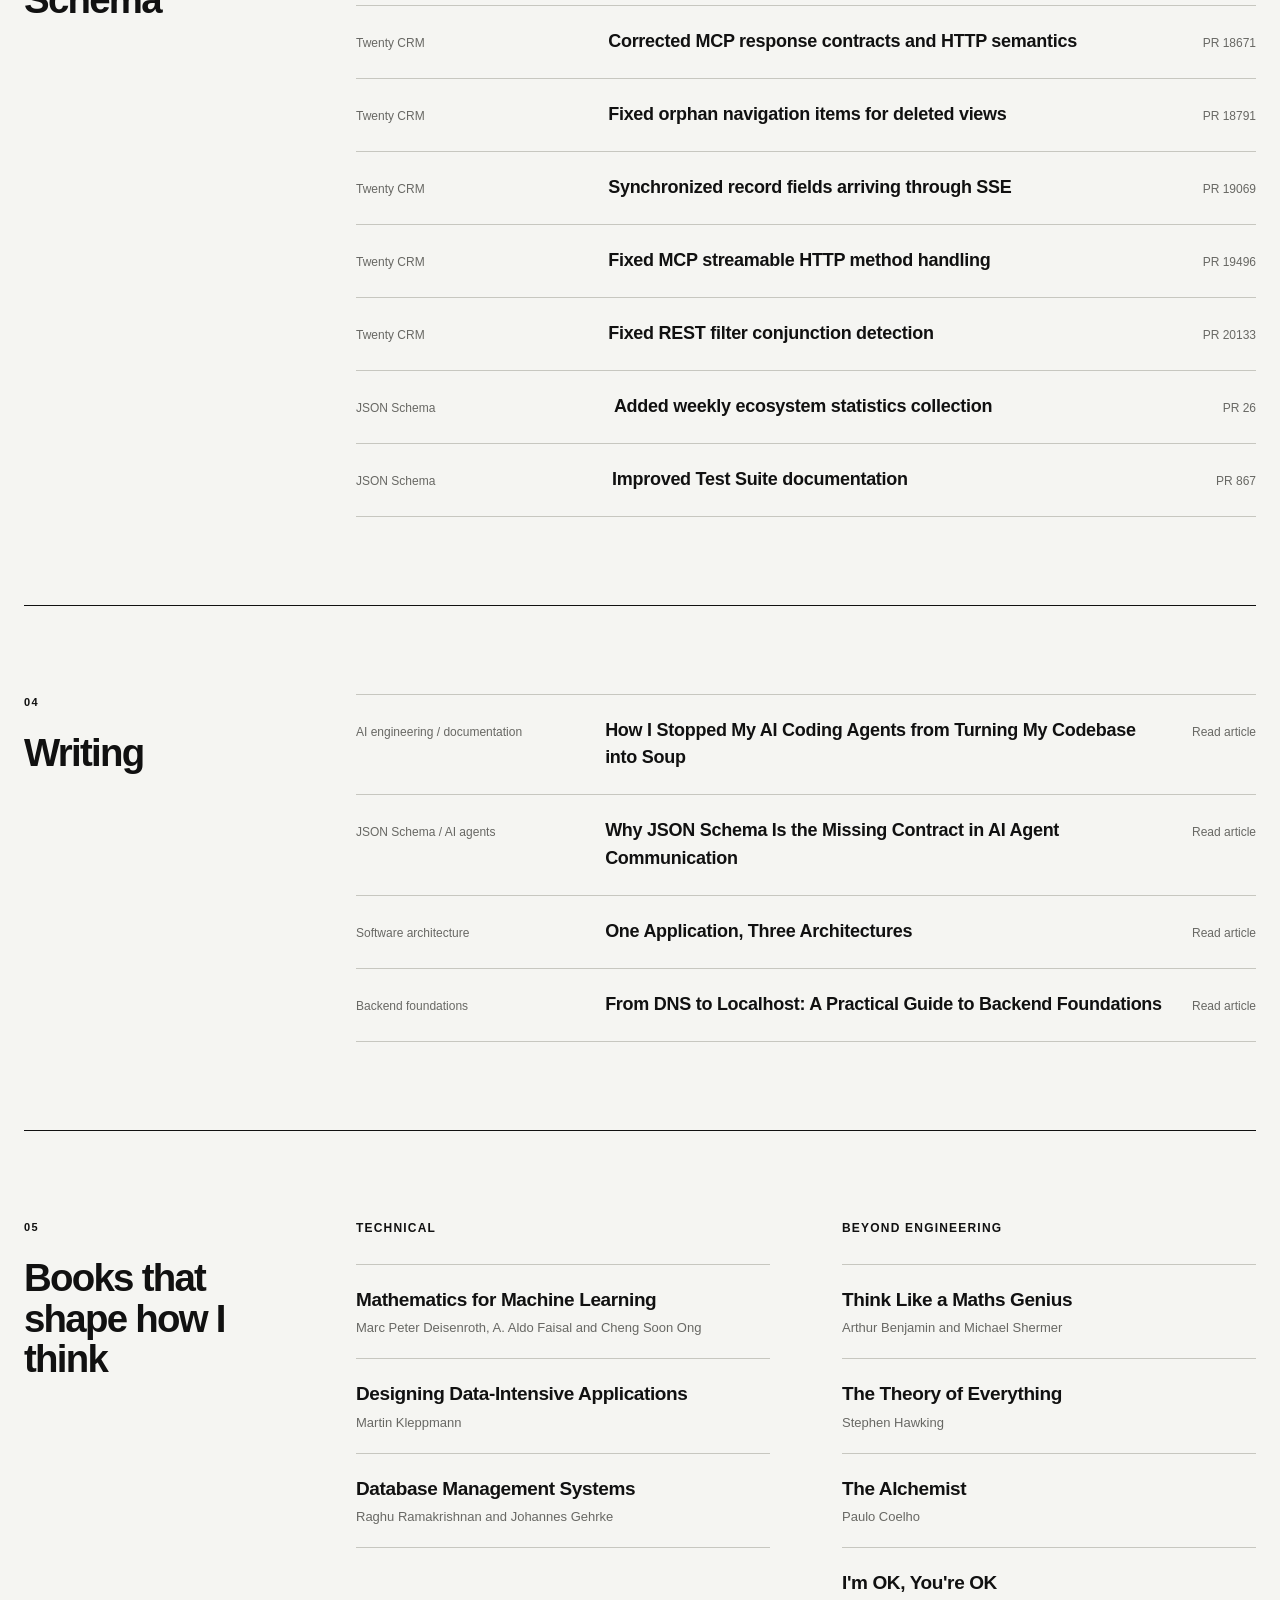
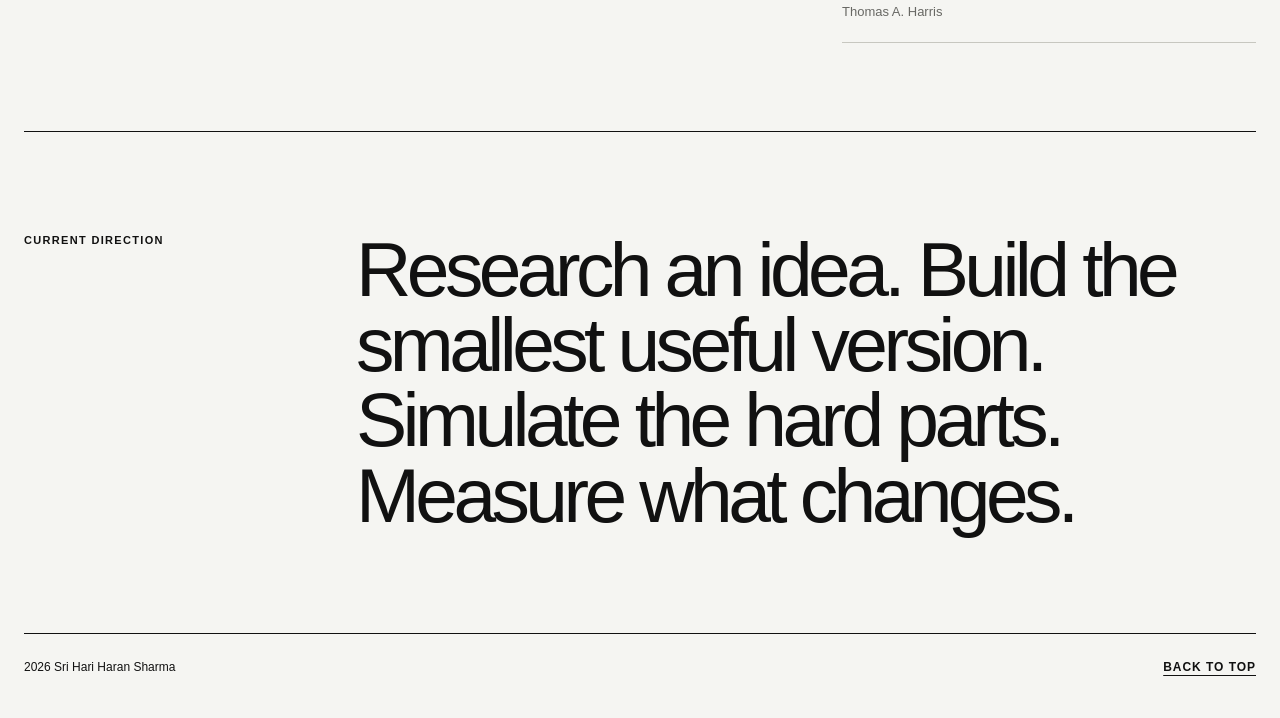
==== commit f37e4081: "Refresh experience styles" ====
--- a/site/index.html
+++ b/site/index.html
@@ -6,7 +6,7 @@
 		<meta name="description" content="Sri Hari Haran Sharma builds AI systems, backend infrastructure and open-source tools around JSON Schema." />
 		<meta name="theme-color" content="#f5f5f2" />
 		<title>Sri Hari Haran Sharma | AI Systems and Open Source</title>
-		<link rel="stylesheet" href="./site.css?v=20260927-2" />
+		<link rel="stylesheet" href="./site.css?v=20260927-3" />
 		<link rel="icon" type="image/svg+xml" href="data:image/svg+xml,%3Csvg xmlns='http://www.w3.org/2000/svg' viewBox='0 0 32 32'%3E%3Crect width='32' height='32' fill='%23111111'/%3E%3Cpath d='M8 8h16M8 16h16M8 24h16' stroke='white' stroke-width='2'/%3E%3C/svg%3E" />
 		<script src="./site.js" defer></script>
 	</head>
--- a/site/site.css
+++ b/site/site.css
@@ -235,11 +235,18 @@
 
 .experience-item {
 	display: grid;
-	grid-template-columns: minmax(0, 1fr) auto;
-	gap: 24px;
+	grid-template-columns: minmax(220px, 0.9fr) minmax(280px, 1.2fr) auto;
+	gap: clamp(22px, 3vw, 42px);
 	align-items: center;
 	padding: 17px 0;
 	border-bottom: 1px solid var(--line);
+}
+
+.experience-description {
+	margin: 0;
+	color: var(--muted);
+	font-size: 15px;
+	line-height: 1.55;
 }
 
 .experience-start {
@@ -352,7 +359,8 @@
 	.profile-links { justify-content: flex-start; }
 	.feature > div { grid-template-columns: 0.35fr 1.2fr; }
 	.feature > div > p:not(.feature-number), .feature .text-link { grid-column: 2; }
-	.experience-item { grid-template-columns: 1fr auto; gap: 20px; }
+	.experience-item { grid-template-columns: minmax(0, 1fr) auto; gap: 8px 20px; }
+	.experience-description { grid-column: 1 / -1; max-width: 680px; }
 	.project-grid { grid-template-columns: 1fr; }
 	.project-grid .project { min-height: 360px; }
 	.section-heading { display: grid; grid-template-columns: 50px 1fr; align-items: start; }
@@ -374,6 +382,7 @@
 	.link-rows strong, .writing-list strong { font-size: 16px; }
 	.books-grid { grid-template-columns: 1fr; gap: 52px; }
 	.experience-item { grid-template-columns: 1fr; gap: 8px; }
+	.experience-description { grid-column: 1; }
 	.experience-start { white-space: normal; }
 	.closing { padding: 72px 0; }
 	footer { grid-template-columns: 1fr auto; gap: 7px 20px; }
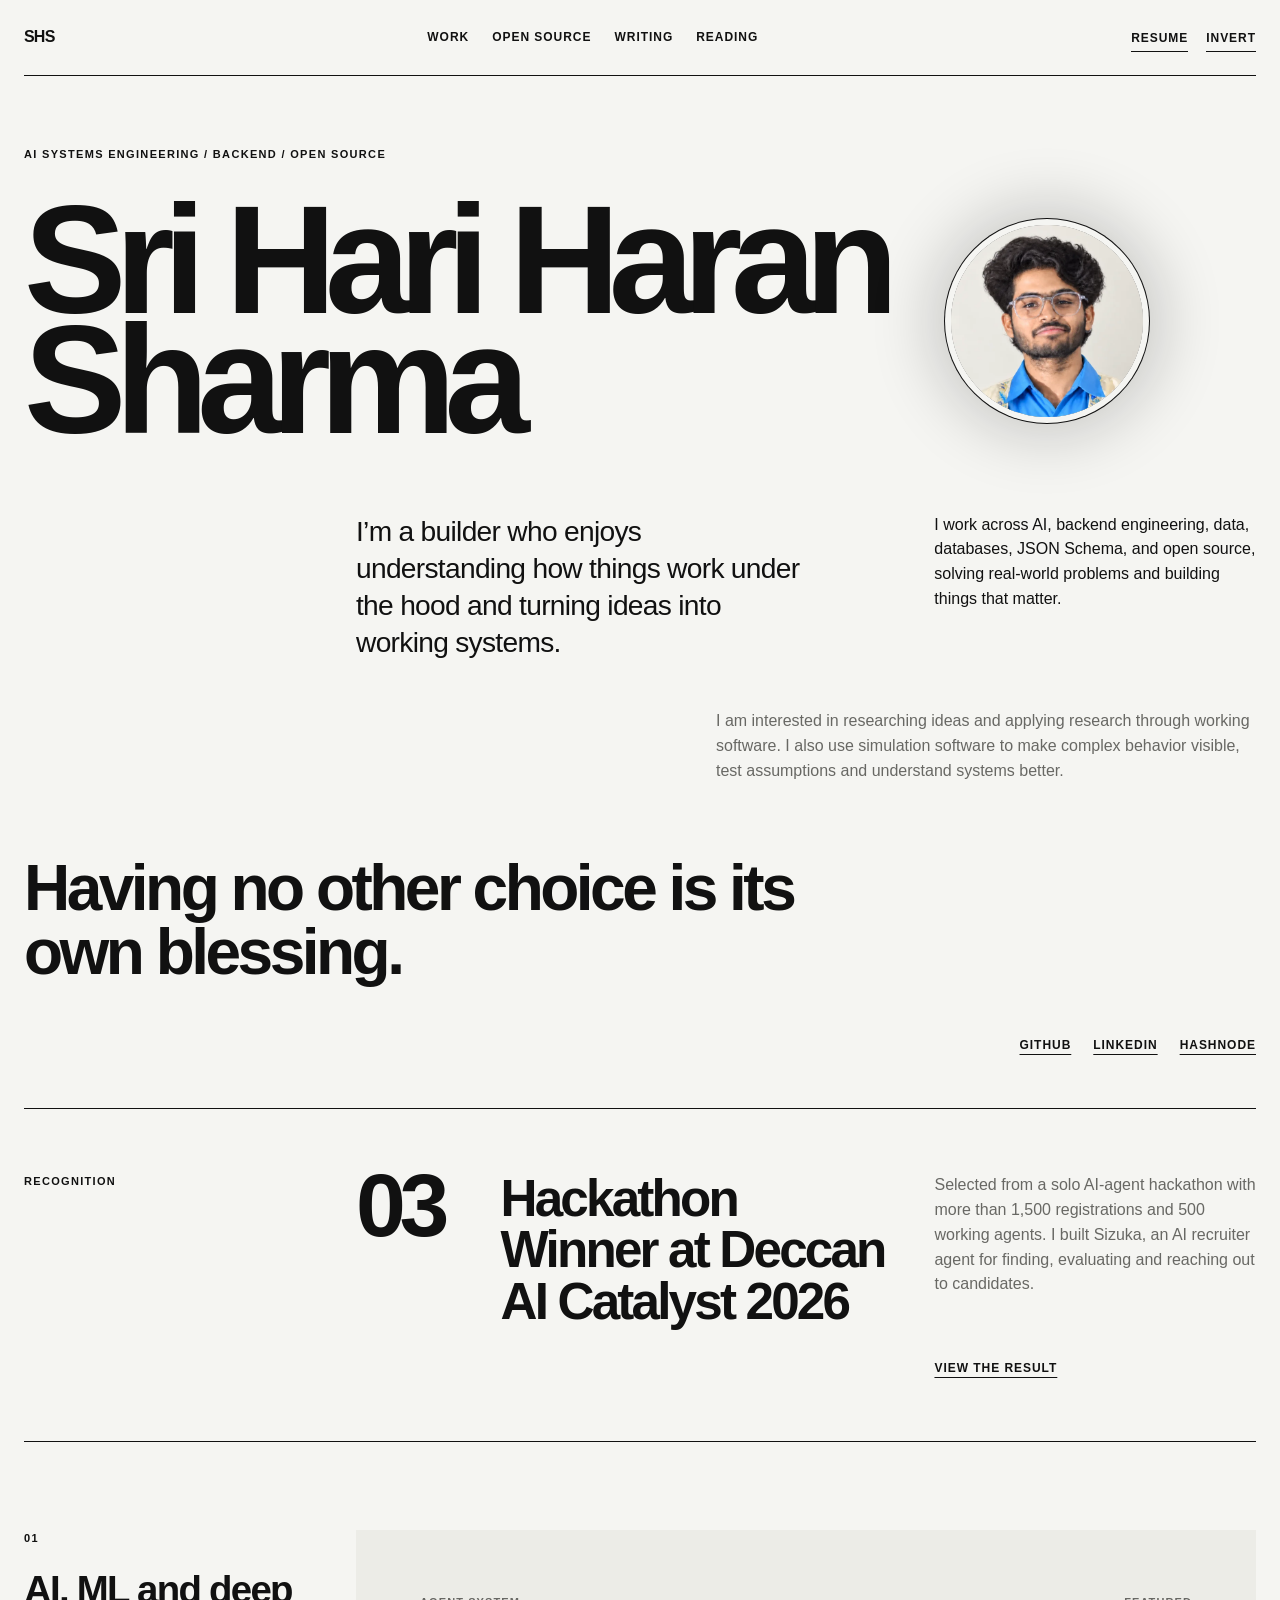
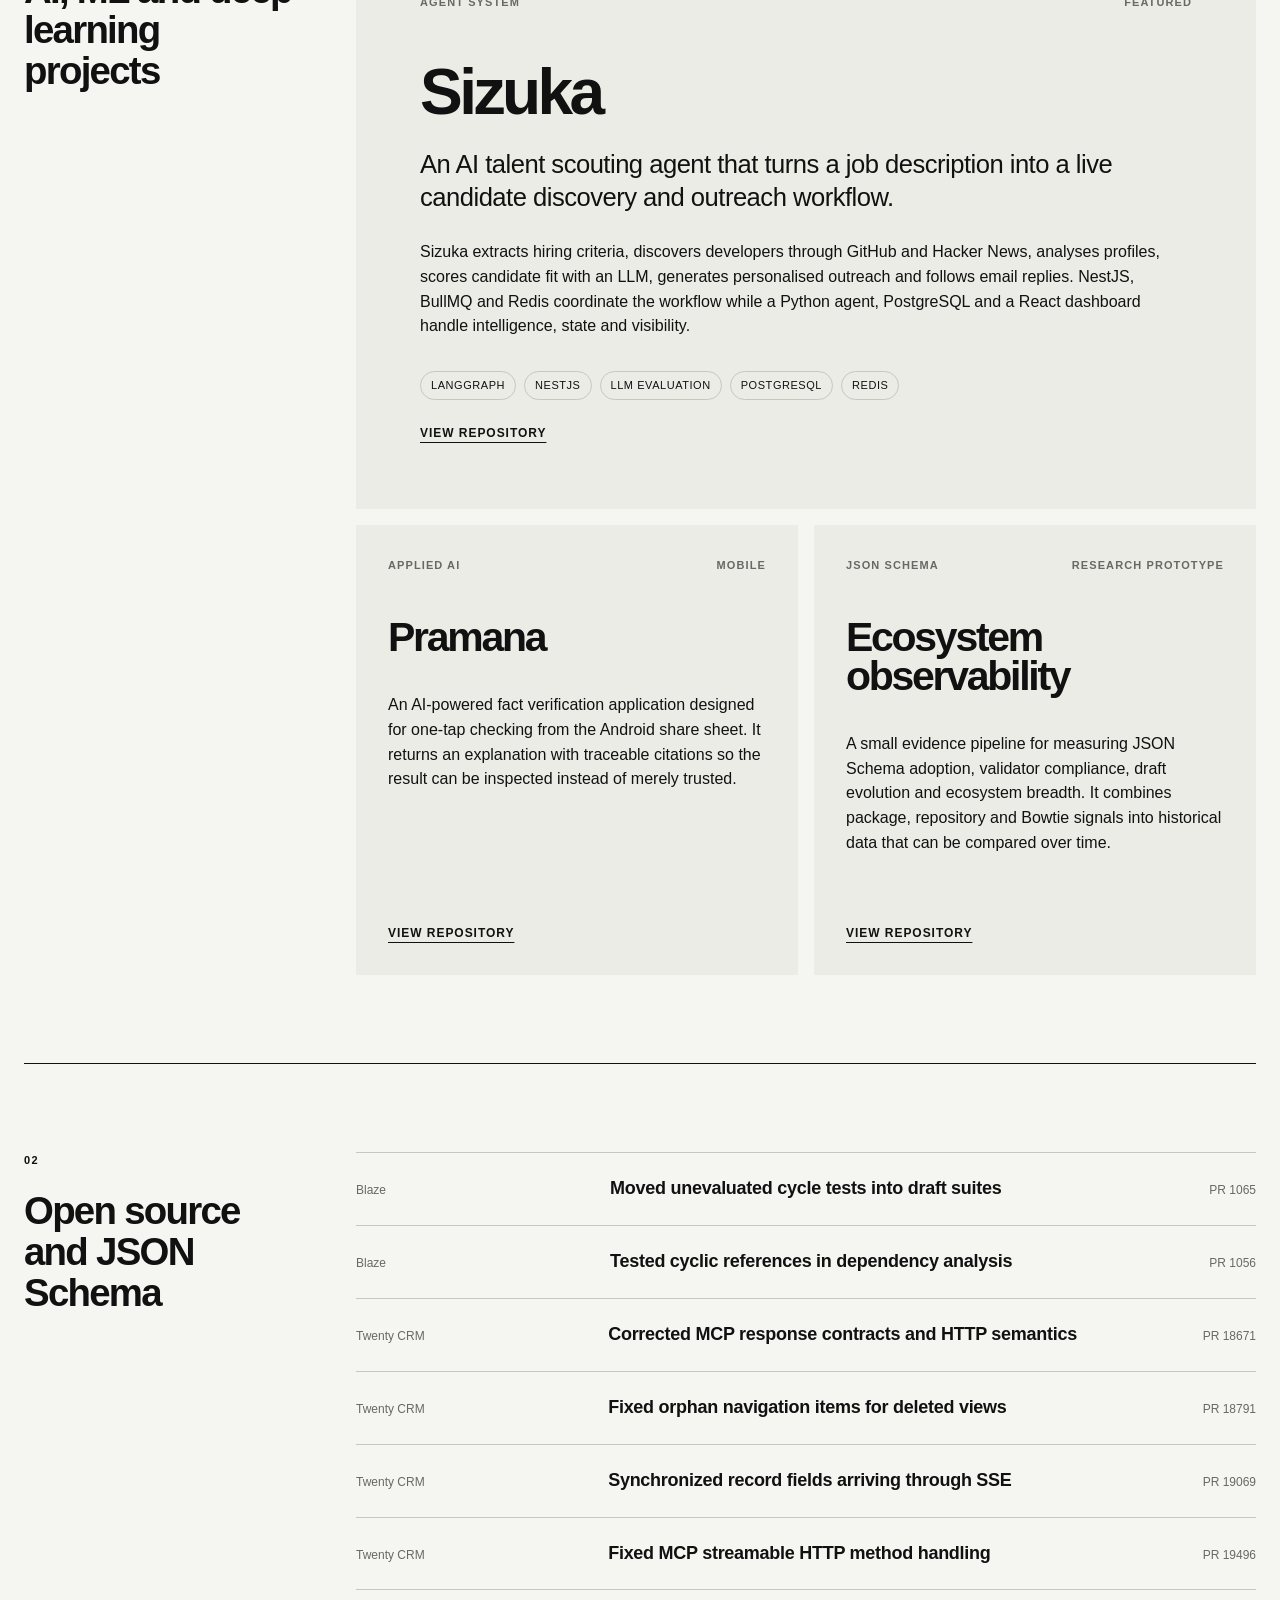
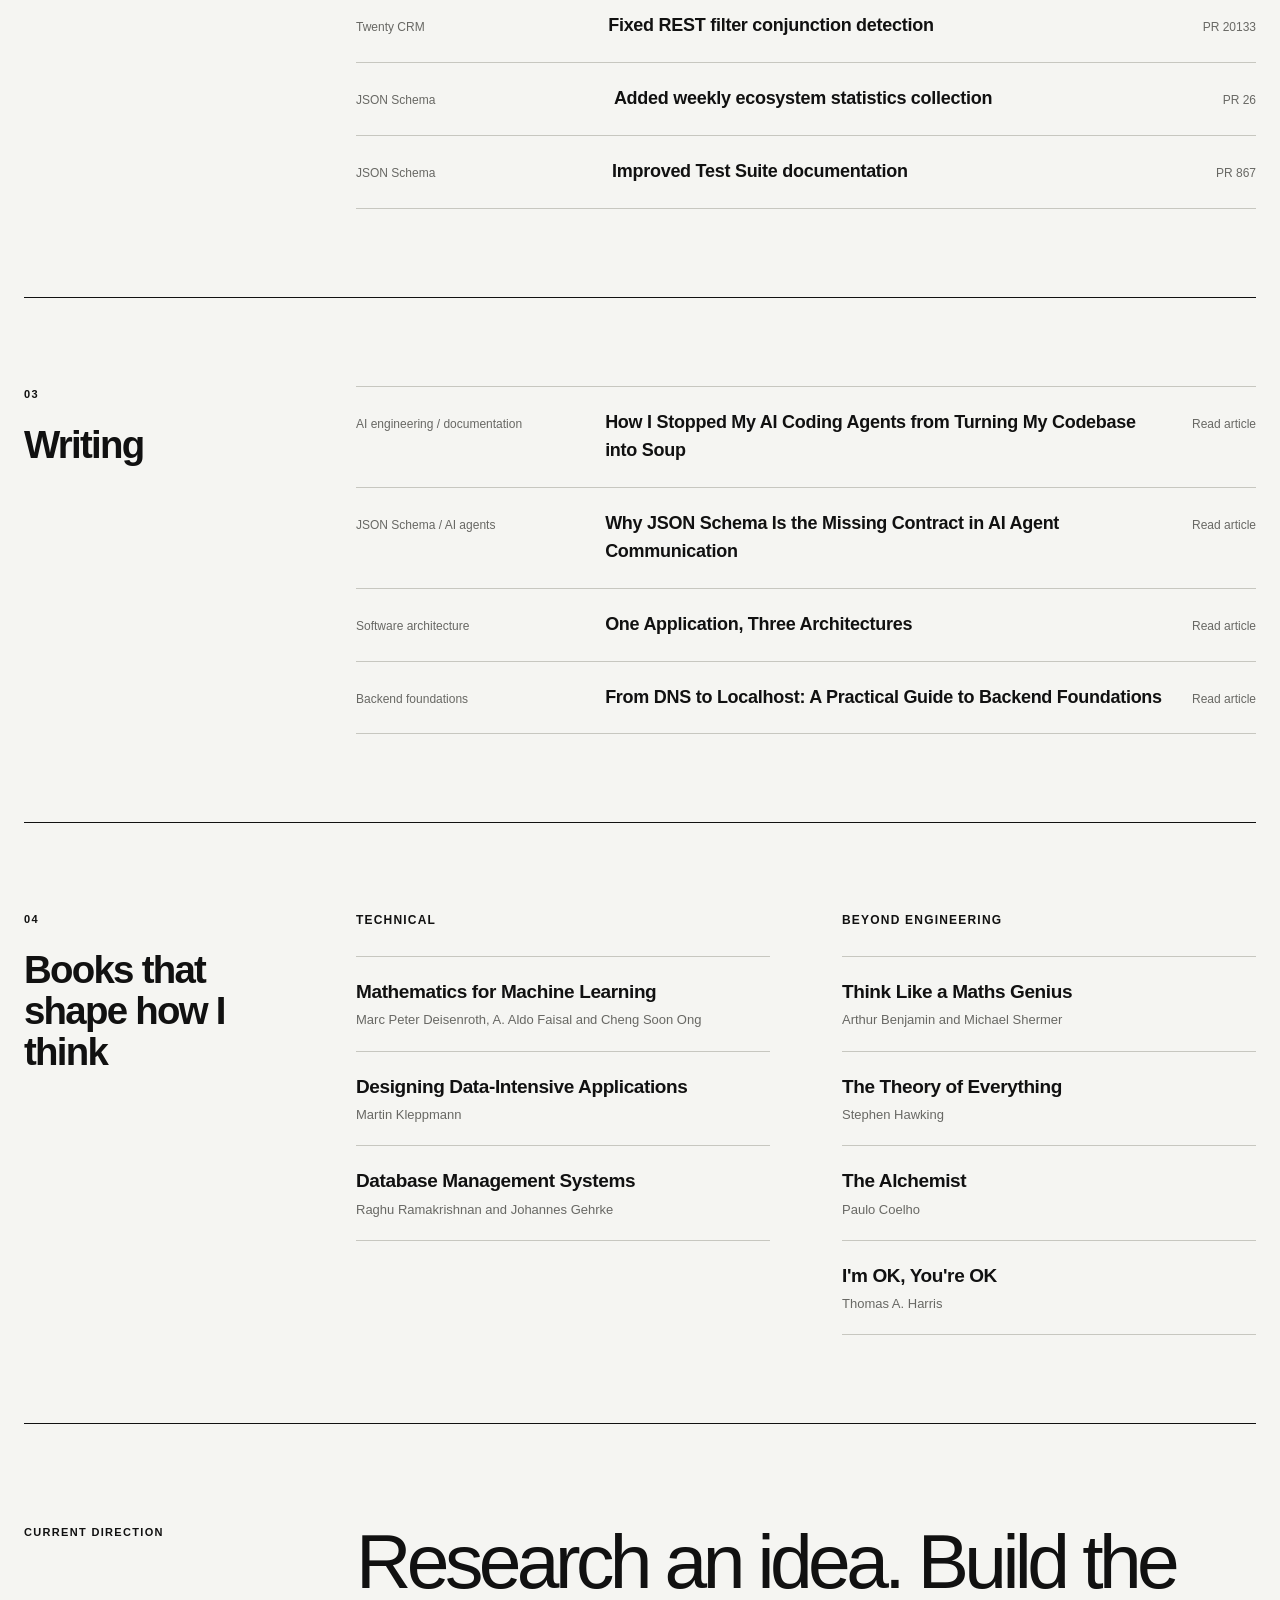
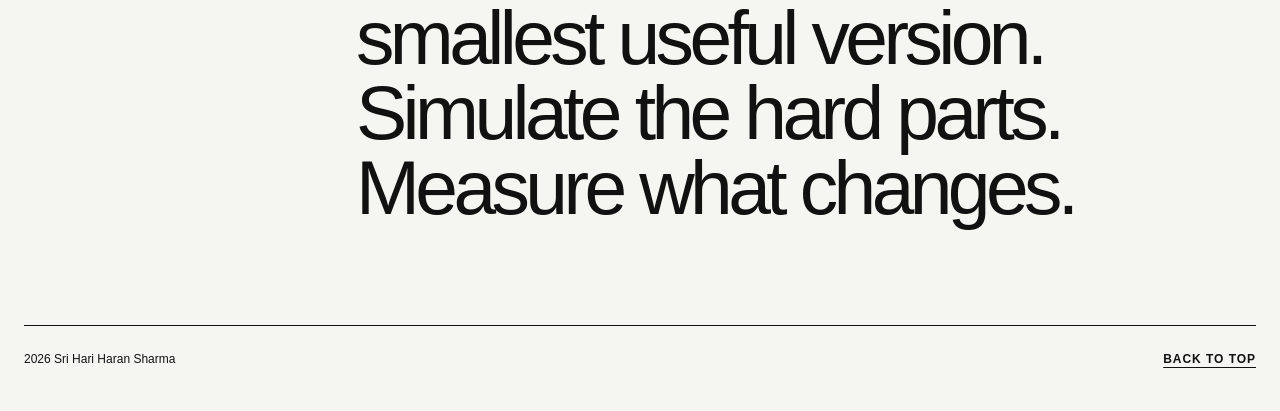
==== commit 6fbaa400: "Add profile photo to hero and remove experience section Co-Authored-By: Claude Opus 5.5 <noreply@ant" ====
--- a/site/index.html
+++ b/site/index.html
@@ -6,7 +6,7 @@
 		<meta name="description" content="Sri Hari Haran Sharma builds AI systems, backend infrastructure and open-source tools around JSON Schema." />
 		<meta name="theme-color" content="#f5f5f2" />
 		<title>Sri Hari Haran Sharma | AI Systems and Open Source</title>
-		<link rel="stylesheet" href="./site.css?v=20260927-3" />
+		<link rel="stylesheet" href="./site.css?v=20260927-4" />
 		<link rel="icon" type="image/svg+xml" href="data:image/svg+xml,%3Csvg xmlns='http://www.w3.org/2000/svg' viewBox='0 0 32 32'%3E%3Crect width='32' height='32' fill='%23111111'/%3E%3Cpath d='M8 8h16M8 16h16M8 24h16' stroke='white' stroke-width='2'/%3E%3C/svg%3E" />
 		<script src="./site.js" defer></script>
 	</head>
@@ -16,7 +16,6 @@
 		<header class="site-header">
 			<a class="wordmark" href="#top" aria-label="Home">SHS</a>
 			<nav aria-label="Primary navigation">
-				<a href="#experience">Experience</a>
 				<a href="#work">Work</a>
 				<a href="#open-source">Open source</a>
 				<a href="#writing">Writing</a>
@@ -31,7 +30,13 @@
 		<main id="main">
 			<section class="hero" id="top">
 				<p class="kicker">AI systems engineering / backend / open source</p>
-				<h1>Sri Hari Haran<br />Sharma</h1>
+				<div class="hero-name">
+					<h1>Sri Hari Haran<br />Sharma</h1>
+					<picture class="avatar">
+						<source srcset="./assets/profile.webp" type="image/webp" />
+						<img src="./assets/profile.jpg" width="560" height="560" alt="Portrait of Sri Hari Haran Sharma" />
+					</picture>
+				</div>
 				<div class="hero-grid">
 					<p class="intro">I’m a builder who enjoys understanding how things work under the hood and turning ideas into working systems.</p>
 					<p>I work across AI, backend engineering, data, databases, JSON Schema, and open source, solving real-world problems and building things that matter.</p>
@@ -55,34 +60,9 @@
 				</div>
 			</section>
 
-			<section class="section" id="experience">
+			<section class="section" id="work">
 				<div class="section-heading">
 					<p class="section-index">01</p>
-					<h2>Experience</h2>
-				</div>
-				<div class="experience-list">
-					<article class="experience-item">
-						<div class="experience-copy">
-							<p class="experience-org">The Intersections</p>
-							<h3>Applied AI Engineer</h3>
-						</div>
-						<p class="experience-description">Building applied AI systems and backend foundations for VMPire, while developing reusable tools and more dependable agent-assisted workflows.</p>
-						<p class="experience-start">Started Jun 2026</p>
-					</article>
-					<article class="experience-item">
-						<div class="experience-copy">
-							<p class="experience-org">Deccan AI</p>
-							<h3>AI Agent Evaluator</h3>
-						</div>
-						<p class="experience-description">Evaluating multi-step AI-agent workflows, tracing failures in tool selection, execution and coordination, and helping improve reliability across real product scenarios.</p>
-						<p class="experience-start">Started Dec 2025</p>
-					</article>
-				</div>
-			</section>
-
-			<section class="section" id="work">
-				<div class="section-heading">
-					<p class="section-index">02</p>
 					<h2>AI, ML and deep learning projects</h2>
 				</div>
 
@@ -116,7 +96,7 @@
 
 			<section class="section" id="open-source">
 				<div class="section-heading">
-					<p class="section-index">03</p>
+					<p class="section-index">02</p>
 					<h2>Open source and JSON Schema</h2>
 				</div>
 				<div class="link-rows">
@@ -134,7 +114,7 @@
 
 			<section class="section" id="writing">
 				<div class="section-heading">
-					<p class="section-index">04</p>
+					<p class="section-index">03</p>
 					<h2>Writing</h2>
 				</div>
 				<div class="writing-list">
@@ -147,7 +127,7 @@
 
 			<section class="section" id="reading">
 				<div class="section-heading">
-					<p class="section-index">05</p>
+					<p class="section-index">04</p>
 					<h2>Books that shape how I think</h2>
 				</div>
 				<div class="books-grid">
--- a/site/site.css
+++ b/site/site.css
@@ -4,6 +4,7 @@
 	--muted: #686864;
 	--line: #c7c7c0;
 	--panel: #ecece7;
+	--glow: rgba(17, 17, 17, 0.2);
 	--max: 1240px;
 }
 
@@ -13,6 +14,7 @@
 	--muted: #aaa9a2;
 	--line: #383835;
 	--panel: #171716;
+	--glow: rgba(243, 243, 239, 0.28);
 }
 
 * { box-sizing: border-box; }
@@ -134,13 +136,54 @@
 	text-transform: uppercase;
 }
 
+.hero-name {
+	display: grid;
+	grid-template-columns: auto auto;
+	justify-content: start;
+	align-items: center;
+	column-gap: clamp(28px, 5vw, 80px);
+	margin: 38px 0 72px;
+}
+
 h1 {
 	max-width: 1080px;
-	margin: 38px 0 72px;
+	margin: 0;
 	font-size: clamp(68px, 12vw, 166px);
 	font-weight: 700;
 	letter-spacing: -0.075em;
 	line-height: 0.78;
+}
+
+.avatar {
+	position: relative;
+	display: block;
+	width: clamp(112px, 15vw, 212px);
+	aspect-ratio: 1;
+	isolation: isolate;
+}
+
+.avatar::before {
+	content: "";
+	position: absolute;
+	inset: 0;
+	z-index: -1;
+	border-radius: 50%;
+	box-shadow: 0 0 64px 18px var(--glow);
+	animation: avatar-glow 6s ease-in-out infinite;
+}
+
+.avatar img {
+	display: block;
+	width: 100%;
+	height: 100%;
+	border-radius: 50%;
+	object-fit: cover;
+	box-shadow: 0 0 0 6px var(--paper), 0 0 0 7px var(--ink);
+}
+
+@keyframes avatar-glow {
+	0%, 100% { opacity: 0.65; }
+	50% { opacity: 1; }
 }
 
 .hero-grid {
@@ -222,65 +265,6 @@
 
 .section-heading { padding-right: 24px; }
 .section-heading h2 { margin: 22px 0 0; font-size: clamp(24px, 3vw, 42px); line-height: 1.06; letter-spacing: -0.045em; }
-
-.section#experience {
-	padding-top: 48px;
-	padding-bottom: 48px;
-	align-items: start;
-}
-
-.section#experience .section-heading h2 { margin-top: 14px; }
-
-.experience-list { border-top: 1px solid var(--line); }
-
-.experience-item {
-	display: grid;
-	grid-template-columns: minmax(220px, 0.9fr) minmax(280px, 1.2fr) auto;
-	gap: clamp(22px, 3vw, 42px);
-	align-items: center;
-	padding: 17px 0;
-	border-bottom: 1px solid var(--line);
-}
-
-.experience-description {
-	margin: 0;
-	color: var(--muted);
-	font-size: 15px;
-	line-height: 1.55;
-}
-
-.experience-start {
-	margin: 0;
-	color: var(--muted);
-	font-size: 12px;
-	font-weight: 700;
-	letter-spacing: 0.07em;
-	text-transform: uppercase;
-	white-space: nowrap;
-}
-
-.experience-copy .experience-org {
-	margin: 0 0 5px;
-	color: var(--ink);
-	font-size: 12px;
-	font-weight: 800;
-	letter-spacing: 0.1em;
-	text-transform: uppercase;
-}
-
-.experience-copy h3 {
-	margin: 0;
-	font-size: clamp(22px, 2.2vw, 30px);
-	font-weight: 700;
-	letter-spacing: -0.035em;
-}
-
-.experience-copy h3 span {
-	color: var(--muted);
-	font-size: 0.45em;
-	letter-spacing: 0.02em;
-	text-transform: uppercase;
-}
 
 .project-list { min-width: 0; }
 .project { position: relative; background: var(--panel); padding: 32px; }
@@ -359,8 +343,6 @@
 	.profile-links { justify-content: flex-start; }
 	.feature > div { grid-template-columns: 0.35fr 1.2fr; }
 	.feature > div > p:not(.feature-number), .feature .text-link { grid-column: 2; }
-	.experience-item { grid-template-columns: minmax(0, 1fr) auto; gap: 8px 20px; }
-	.experience-description { grid-column: 1 / -1; max-width: 680px; }
 	.project-grid { grid-template-columns: 1fr; }
 	.project-grid .project { min-height: 360px; }
 	.section-heading { display: grid; grid-template-columns: 50px 1fr; align-items: start; }
@@ -370,7 +352,7 @@
 @media (max-width: 620px) {
 	.site-header, main, footer { width: min(calc(100% - 28px), var(--max)); }
 	.site-header { min-height: 62px; }
-	h1 { margin: 42px 0 60px; }
+	.hero-name { margin: 42px 0 60px; column-gap: 22px; }
 	.hero { padding-top: 52px; }
 	.feature, .section { padding: 62px 0; }
 	.feature > div { grid-template-columns: 1fr; gap: 22px; }
@@ -381,14 +363,18 @@
 	.link-rows span, .writing-list span { grid-column: 1 / -1; }
 	.link-rows strong, .writing-list strong { font-size: 16px; }
 	.books-grid { grid-template-columns: 1fr; gap: 52px; }
-	.experience-item { grid-template-columns: 1fr; gap: 8px; }
-	.experience-description { grid-column: 1; }
-	.experience-start { white-space: normal; }
 	.closing { padding: 72px 0; }
 	footer { grid-template-columns: 1fr auto; gap: 7px 20px; }
+}
+
+@media (max-width: 420px) {
+	.hero-name { column-gap: 16px; }
+	h1 { font-size: clamp(54px, 16.5vw, 68px); }
+	.avatar { width: clamp(88px, 27vw, 112px); }
 }
 
 @media (prefers-reduced-motion: reduce) {
 	html { scroll-behavior: auto; }
 	body { transition: none; }
-}
+	.avatar::before { animation: none; }
+}
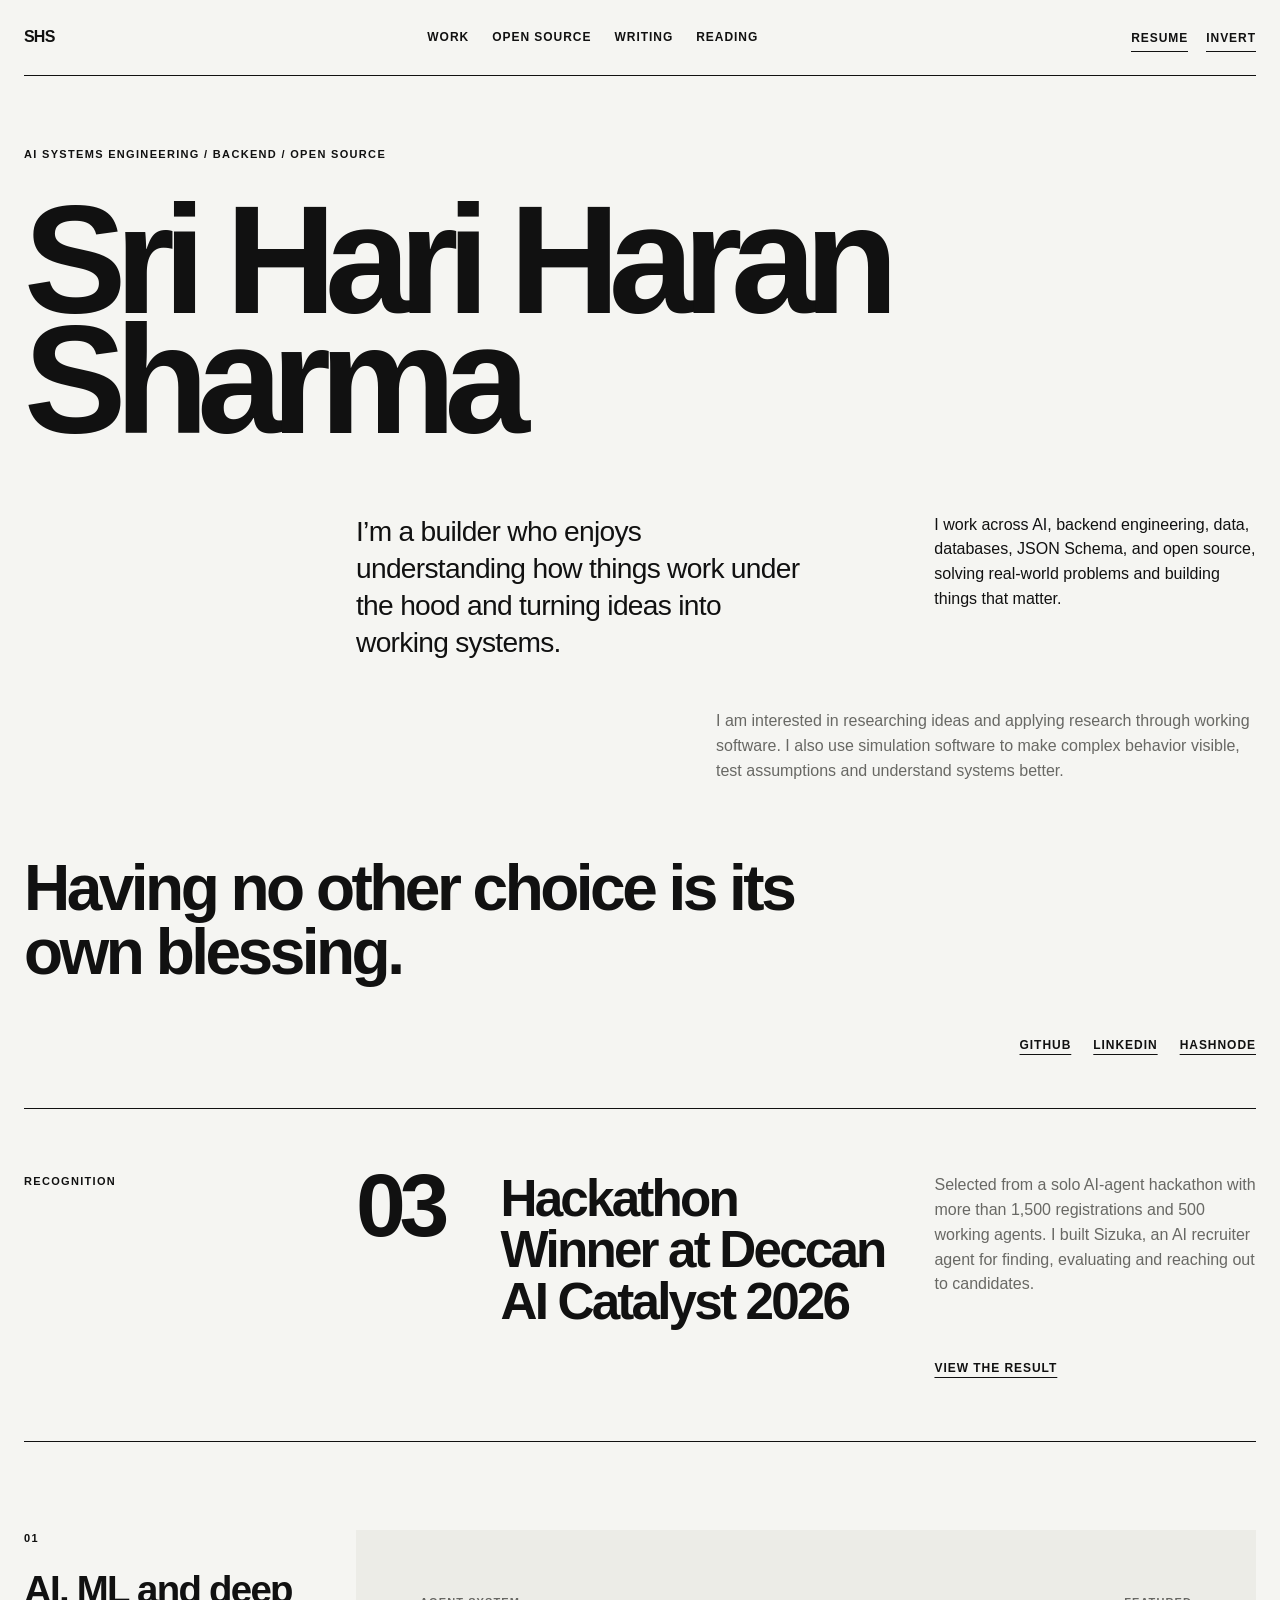
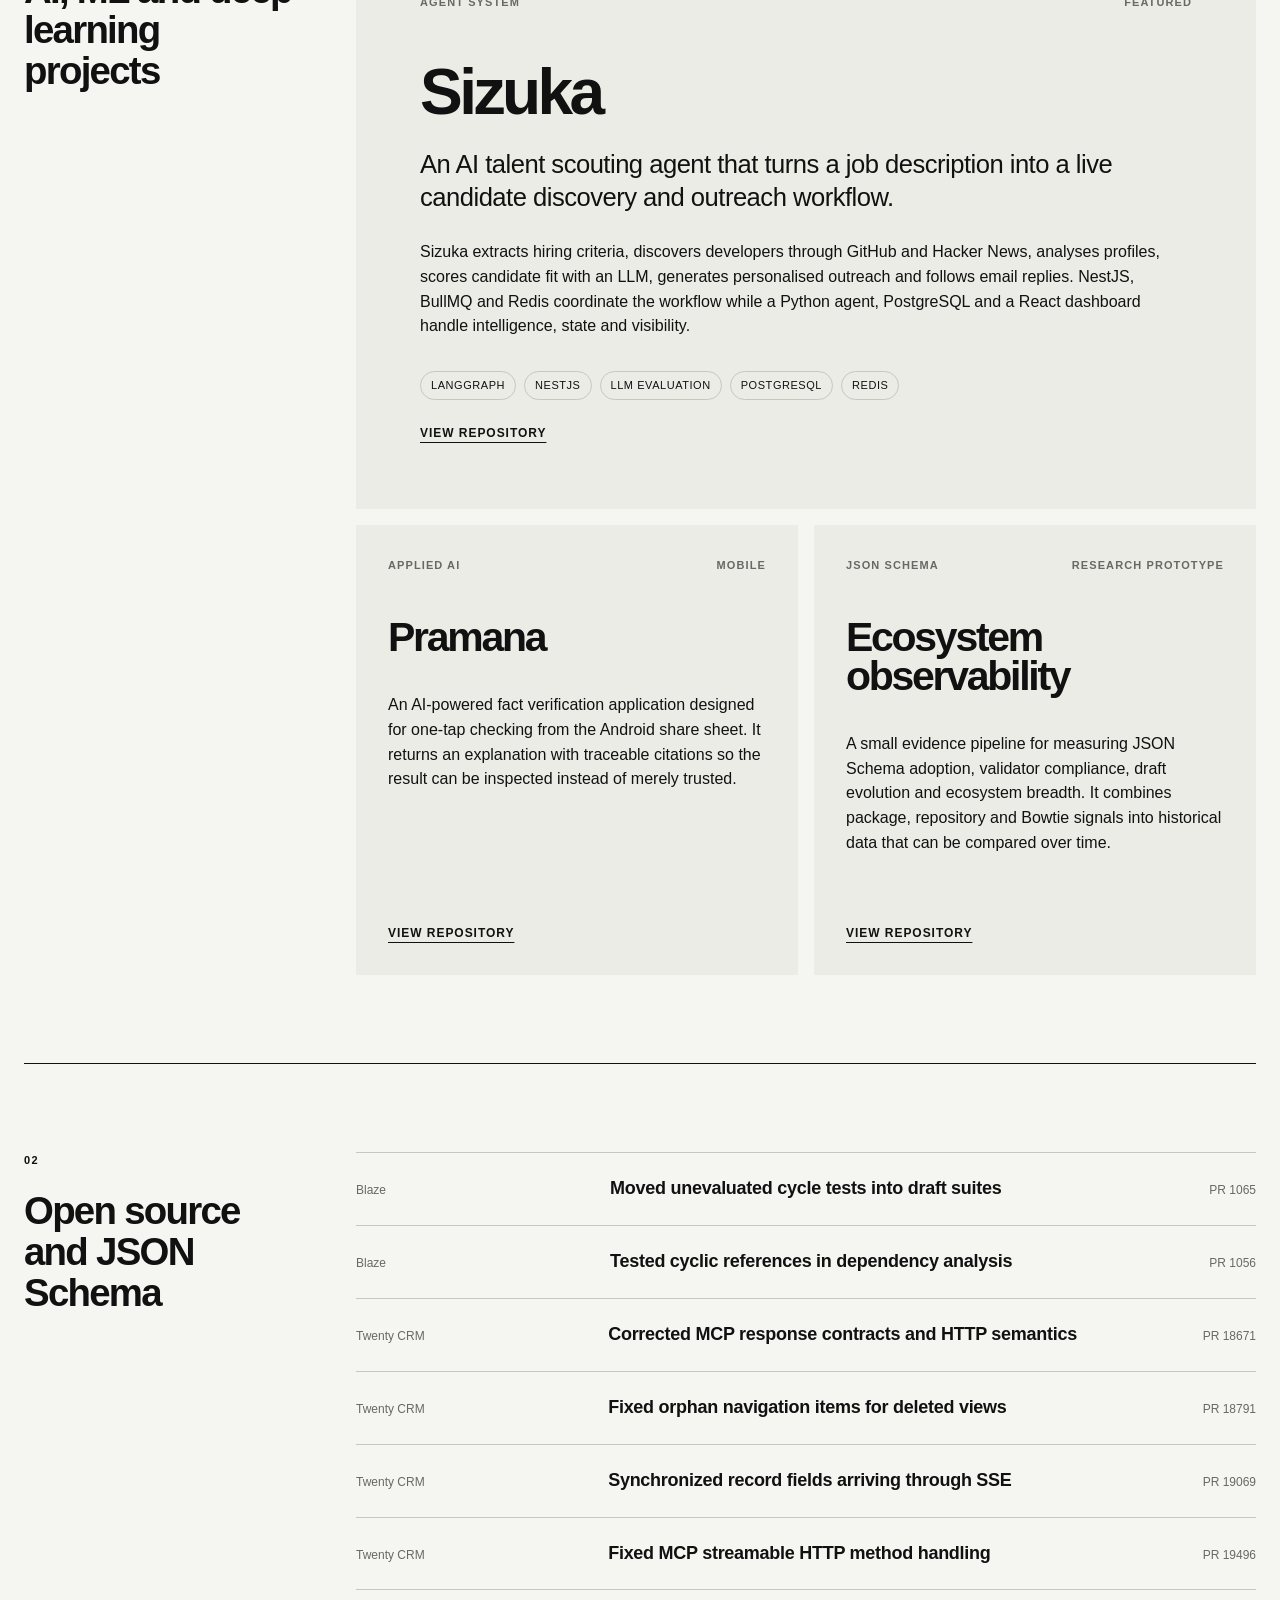
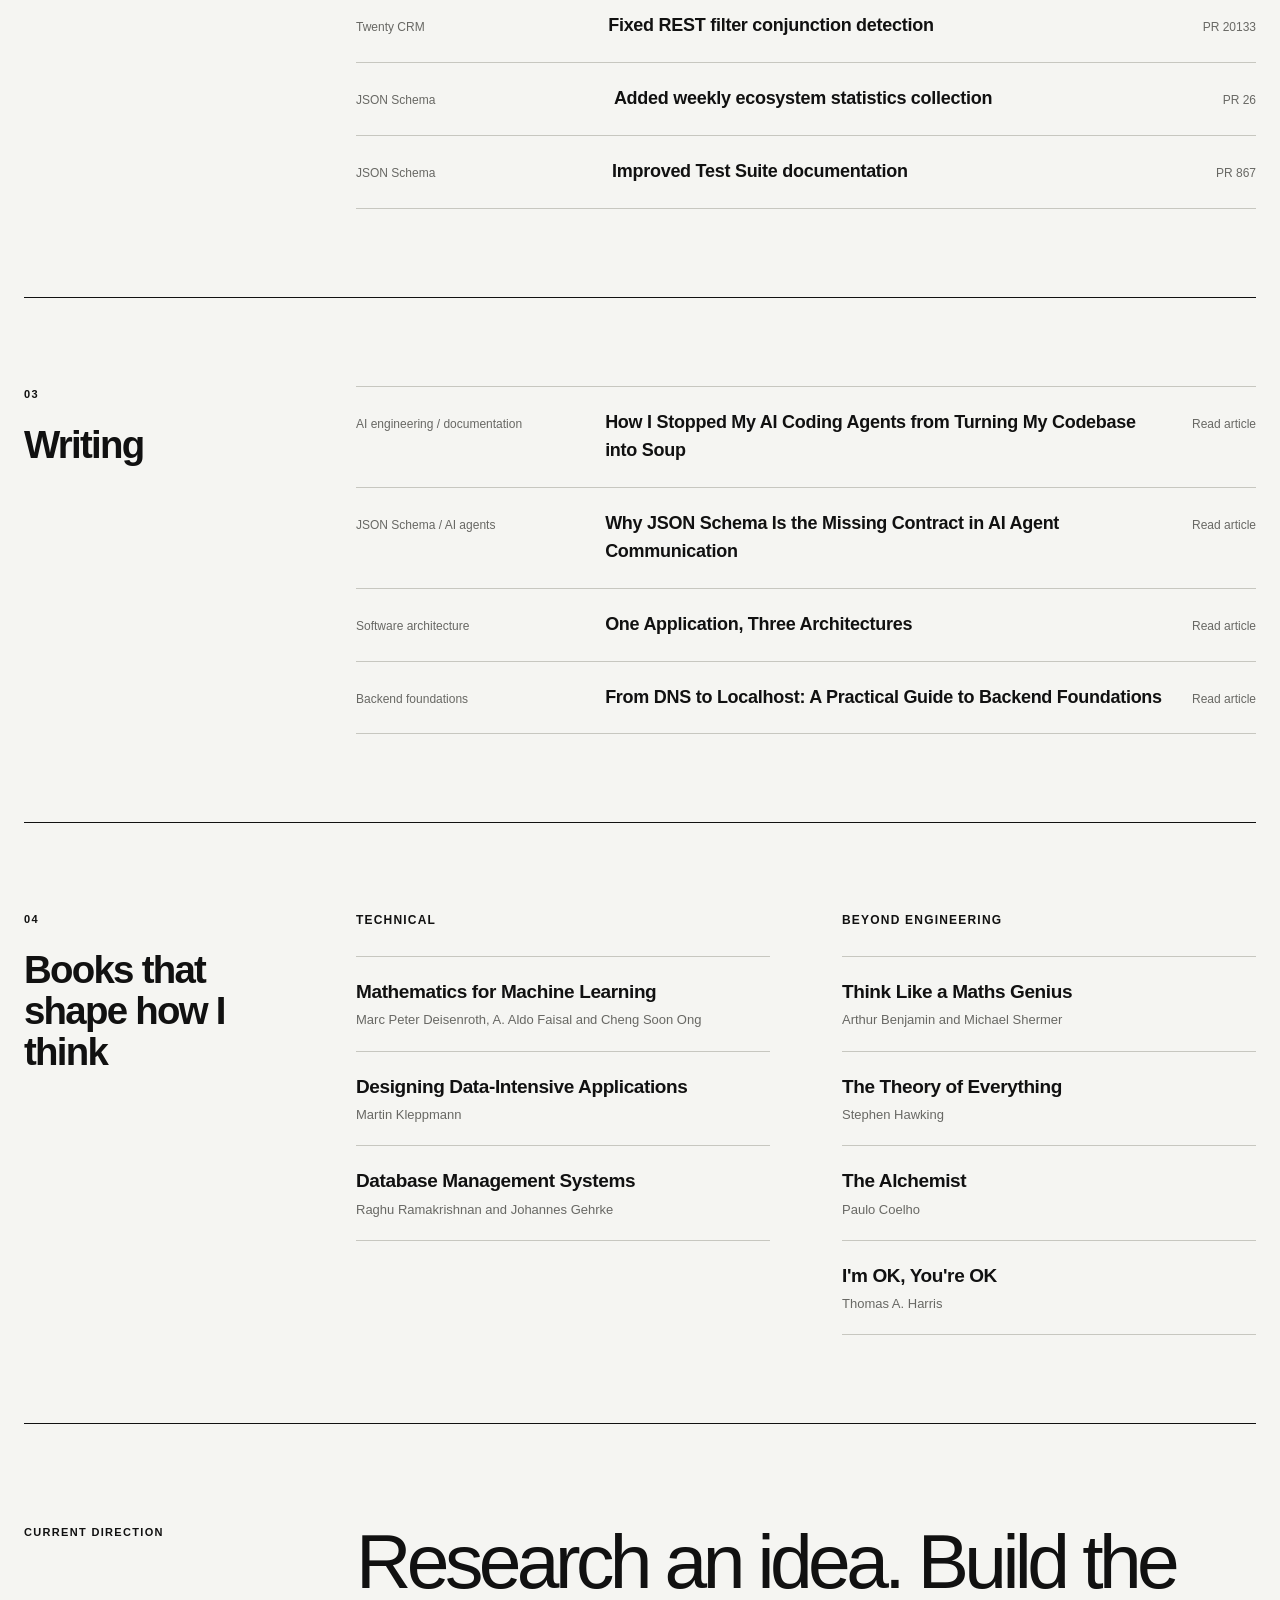
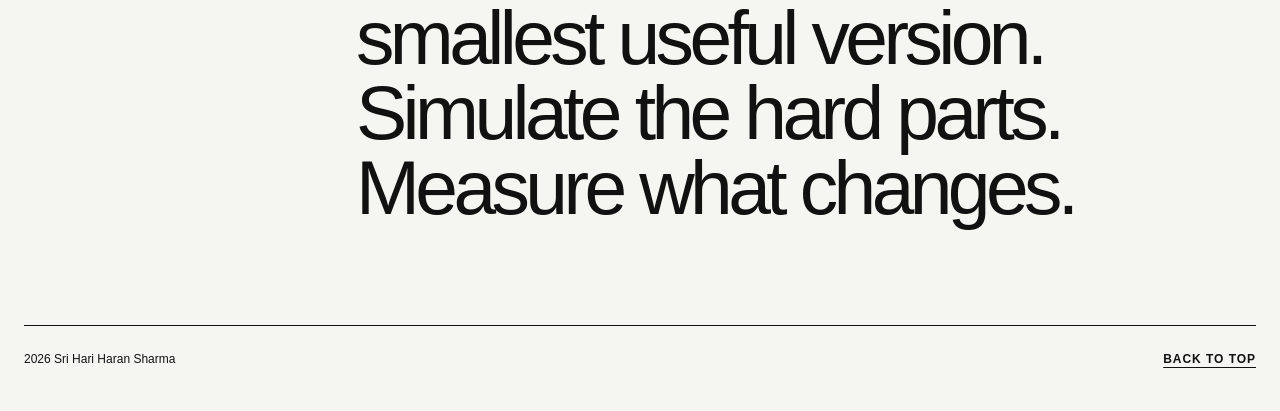
==== commit 908eefff: "Remove profile photo from hero Co-Authored-By: Claude Opus 5.5 <noreply@anthropic.com>" ====
--- a/site/index.html
+++ b/site/index.html
@@ -6,7 +6,7 @@
 		<meta name="description" content="Sri Hari Haran Sharma builds AI systems, backend infrastructure and open-source tools around JSON Schema." />
 		<meta name="theme-color" content="#f5f5f2" />
 		<title>Sri Hari Haran Sharma | AI Systems and Open Source</title>
-		<link rel="stylesheet" href="./site.css?v=20260927-4" />
+		<link rel="stylesheet" href="./site.css?v=20260927-5" />
 		<link rel="icon" type="image/svg+xml" href="data:image/svg+xml,%3Csvg xmlns='http://www.w3.org/2000/svg' viewBox='0 0 32 32'%3E%3Crect width='32' height='32' fill='%23111111'/%3E%3Cpath d='M8 8h16M8 16h16M8 24h16' stroke='white' stroke-width='2'/%3E%3C/svg%3E" />
 		<script src="./site.js" defer></script>
 	</head>
@@ -30,13 +30,7 @@
 		<main id="main">
 			<section class="hero" id="top">
 				<p class="kicker">AI systems engineering / backend / open source</p>
-				<div class="hero-name">
-					<h1>Sri Hari Haran<br />Sharma</h1>
-					<picture class="avatar">
-						<source srcset="./assets/profile.webp" type="image/webp" />
-						<img src="./assets/profile.jpg" width="560" height="560" alt="Portrait of Sri Hari Haran Sharma" />
-					</picture>
-				</div>
+				<h1>Sri Hari Haran<br />Sharma</h1>
 				<div class="hero-grid">
 					<p class="intro">I’m a builder who enjoys understanding how things work under the hood and turning ideas into working systems.</p>
 					<p>I work across AI, backend engineering, data, databases, JSON Schema, and open source, solving real-world problems and building things that matter.</p>
--- a/site/site.css
+++ b/site/site.css
@@ -4,7 +4,6 @@
 	--muted: #686864;
 	--line: #c7c7c0;
 	--panel: #ecece7;
-	--glow: rgba(17, 17, 17, 0.2);
 	--max: 1240px;
 }
 
@@ -14,7 +13,6 @@
 	--muted: #aaa9a2;
 	--line: #383835;
 	--panel: #171716;
-	--glow: rgba(243, 243, 239, 0.28);
 }
 
 * { box-sizing: border-box; }
@@ -136,54 +134,13 @@
 	text-transform: uppercase;
 }
 
-.hero-name {
-	display: grid;
-	grid-template-columns: auto auto;
-	justify-content: start;
-	align-items: center;
-	column-gap: clamp(28px, 5vw, 80px);
-	margin: 38px 0 72px;
-}
-
 h1 {
 	max-width: 1080px;
-	margin: 0;
+	margin: 38px 0 72px;
 	font-size: clamp(68px, 12vw, 166px);
 	font-weight: 700;
 	letter-spacing: -0.075em;
 	line-height: 0.78;
-}
-
-.avatar {
-	position: relative;
-	display: block;
-	width: clamp(112px, 15vw, 212px);
-	aspect-ratio: 1;
-	isolation: isolate;
-}
-
-.avatar::before {
-	content: "";
-	position: absolute;
-	inset: 0;
-	z-index: -1;
-	border-radius: 50%;
-	box-shadow: 0 0 64px 18px var(--glow);
-	animation: avatar-glow 6s ease-in-out infinite;
-}
-
-.avatar img {
-	display: block;
-	width: 100%;
-	height: 100%;
-	border-radius: 50%;
-	object-fit: cover;
-	box-shadow: 0 0 0 6px var(--paper), 0 0 0 7px var(--ink);
-}
-
-@keyframes avatar-glow {
-	0%, 100% { opacity: 0.65; }
-	50% { opacity: 1; }
 }
 
 .hero-grid {
@@ -352,7 +309,7 @@
 @media (max-width: 620px) {
 	.site-header, main, footer { width: min(calc(100% - 28px), var(--max)); }
 	.site-header { min-height: 62px; }
-	.hero-name { margin: 42px 0 60px; column-gap: 22px; }
+	h1 { margin: 42px 0 60px; }
 	.hero { padding-top: 52px; }
 	.feature, .section { padding: 62px 0; }
 	.feature > div { grid-template-columns: 1fr; gap: 22px; }
@@ -367,14 +324,7 @@
 	footer { grid-template-columns: 1fr auto; gap: 7px 20px; }
 }
 
-@media (max-width: 420px) {
-	.hero-name { column-gap: 16px; }
-	h1 { font-size: clamp(54px, 16.5vw, 68px); }
-	.avatar { width: clamp(88px, 27vw, 112px); }
-}
-
 @media (prefers-reduced-motion: reduce) {
 	html { scroll-behavior: auto; }
 	body { transition: none; }
-	.avatar::before { animation: none; }
-}
+}
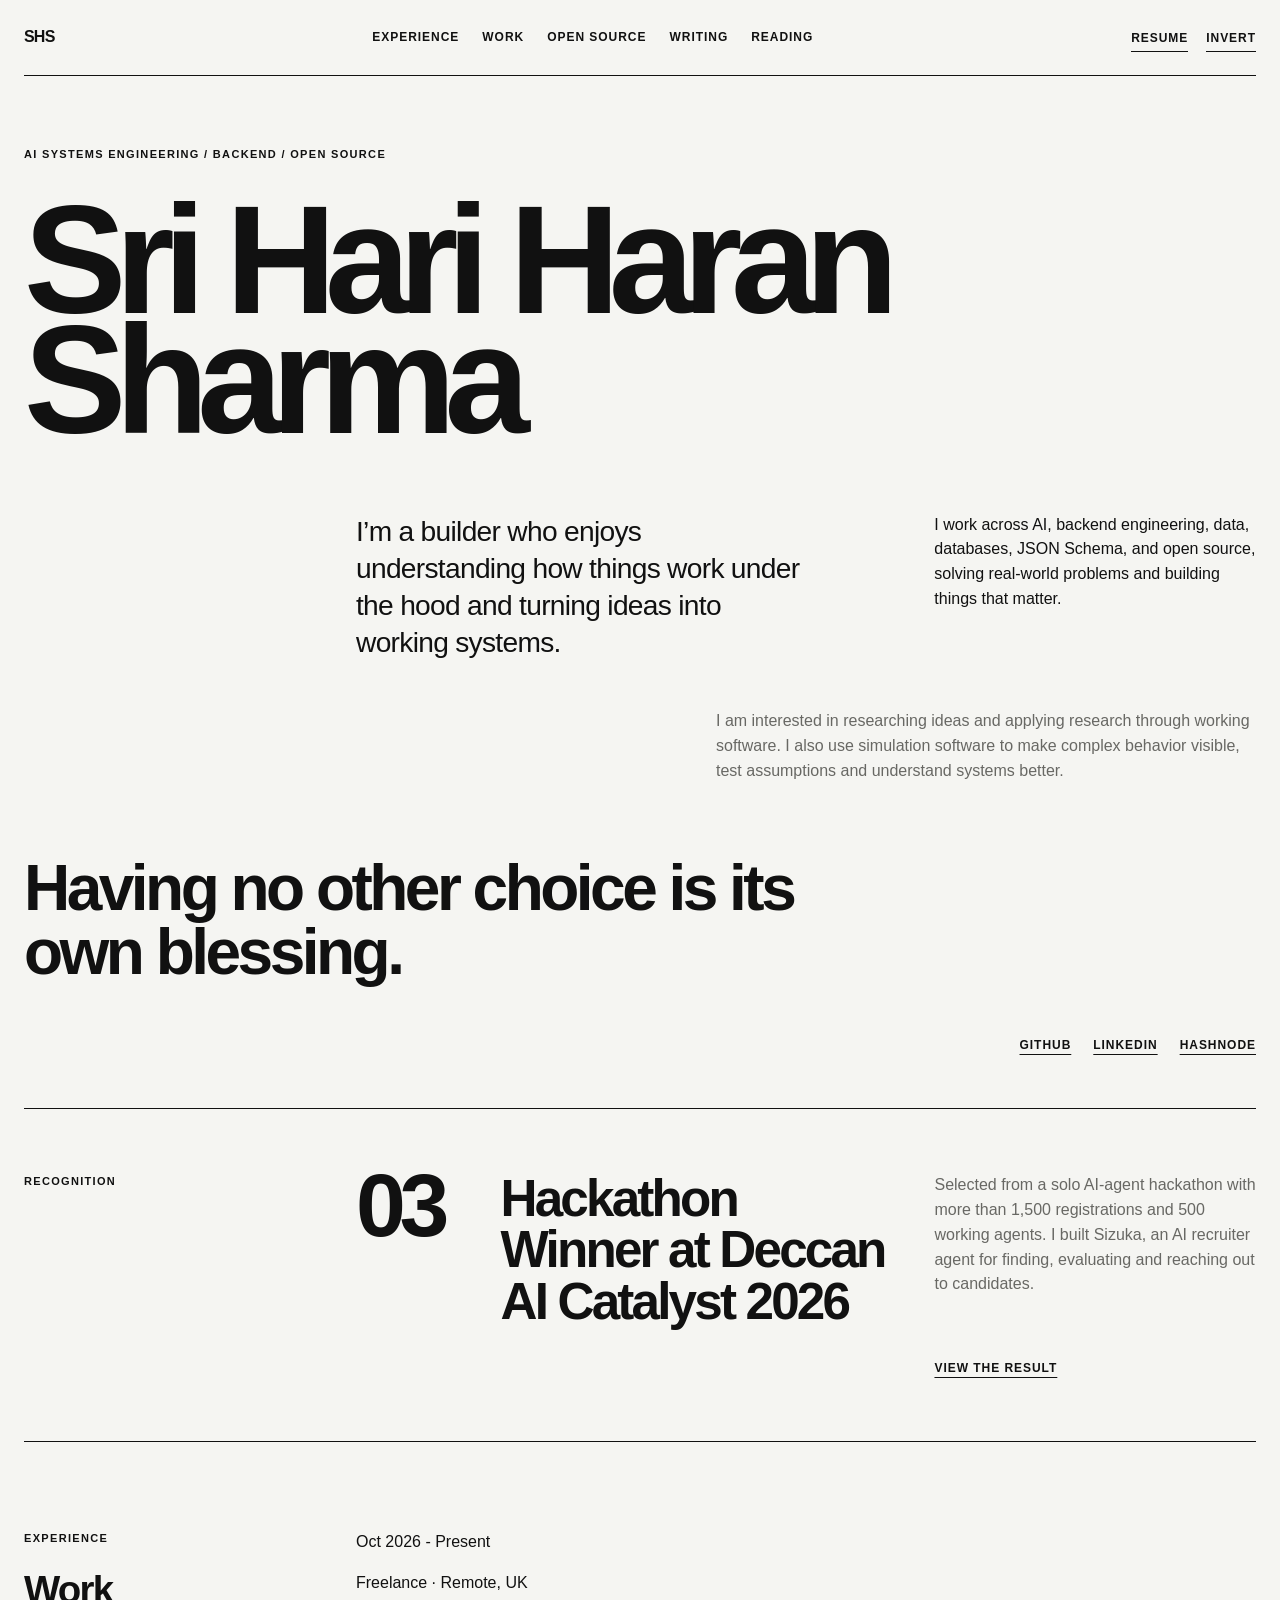
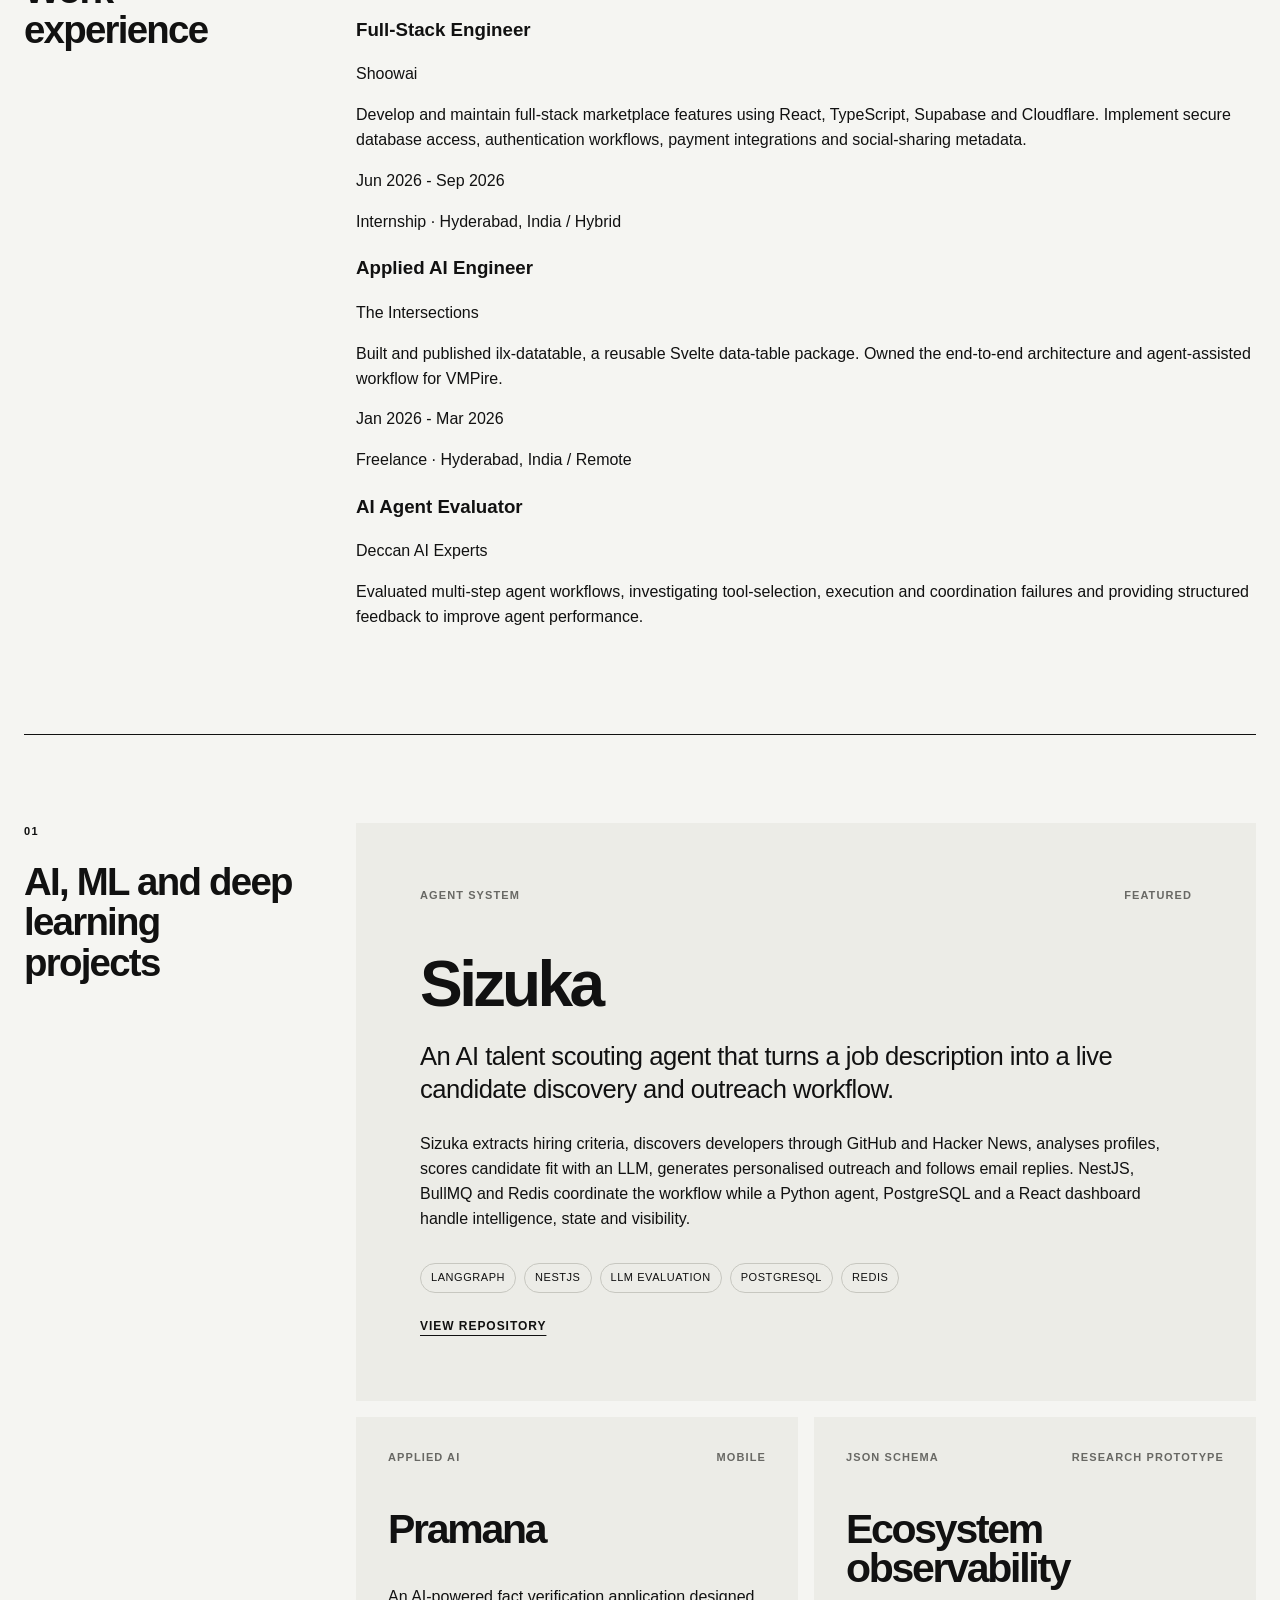
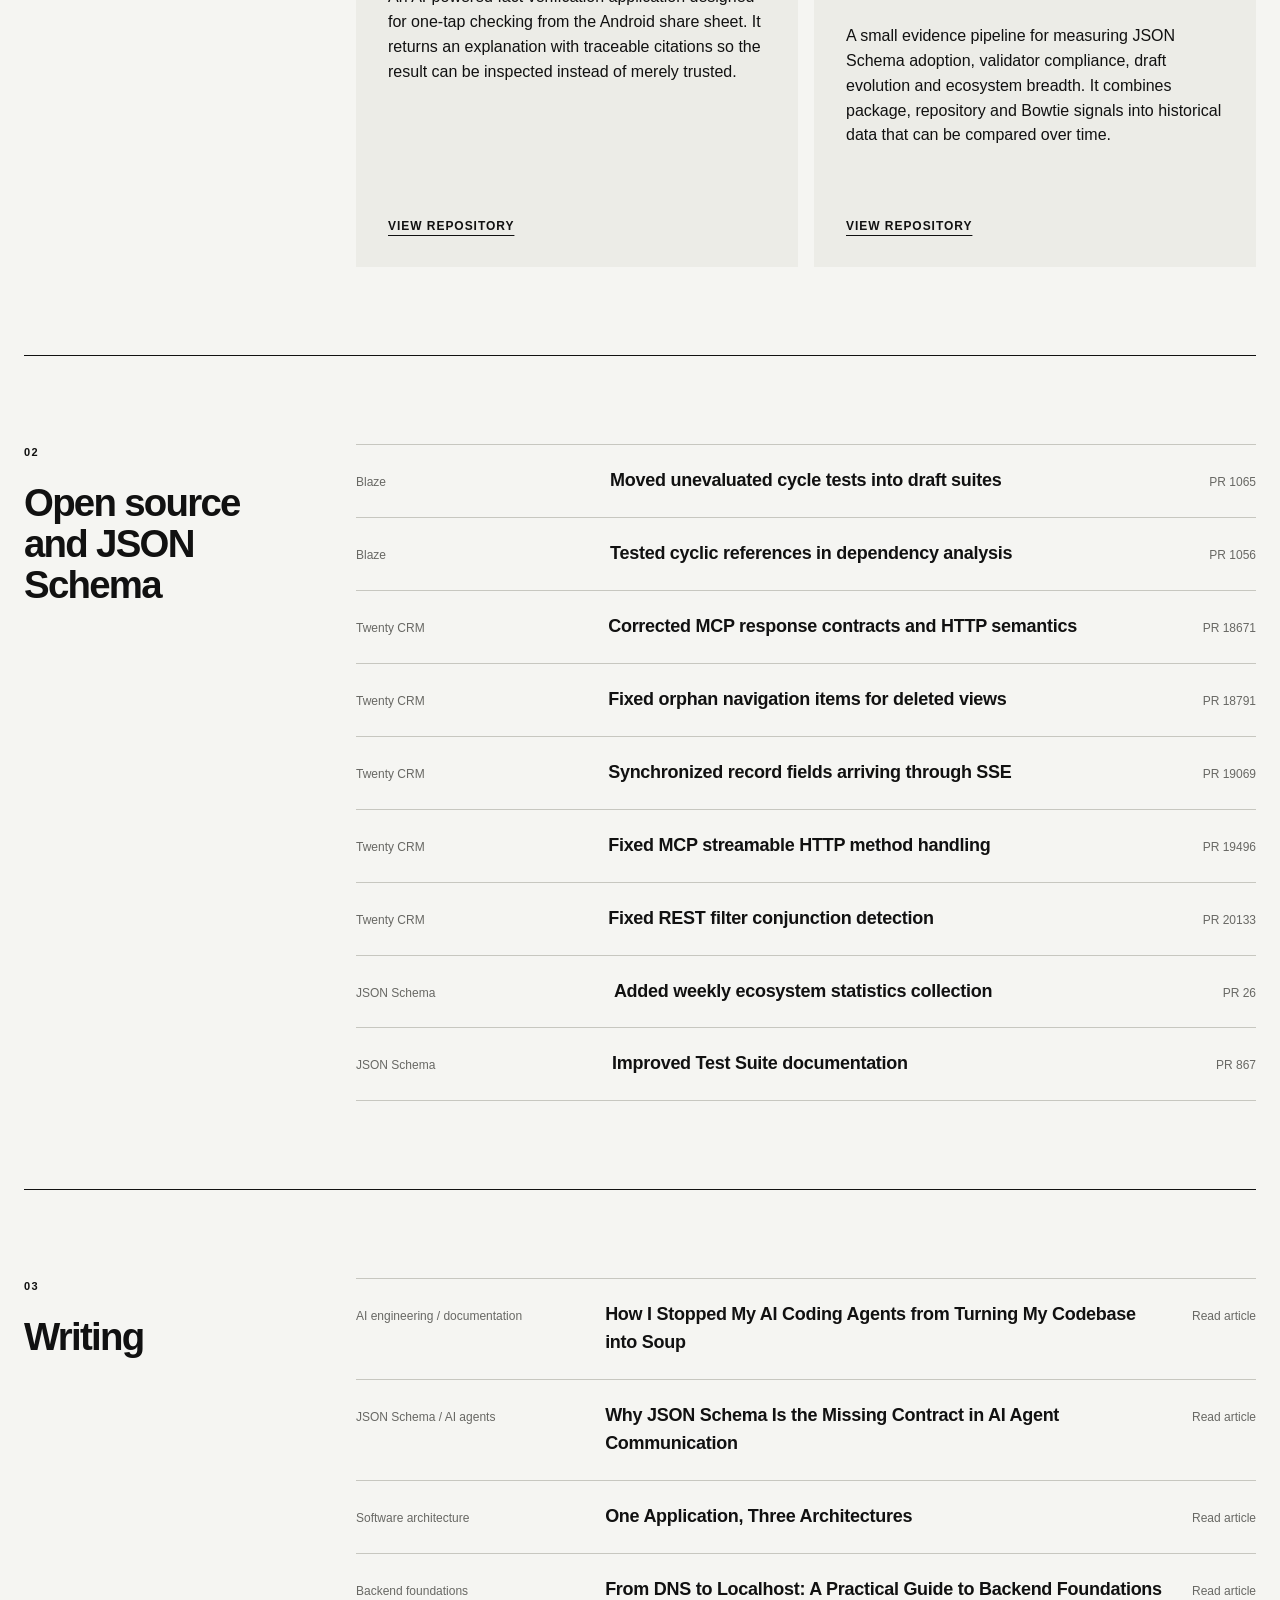
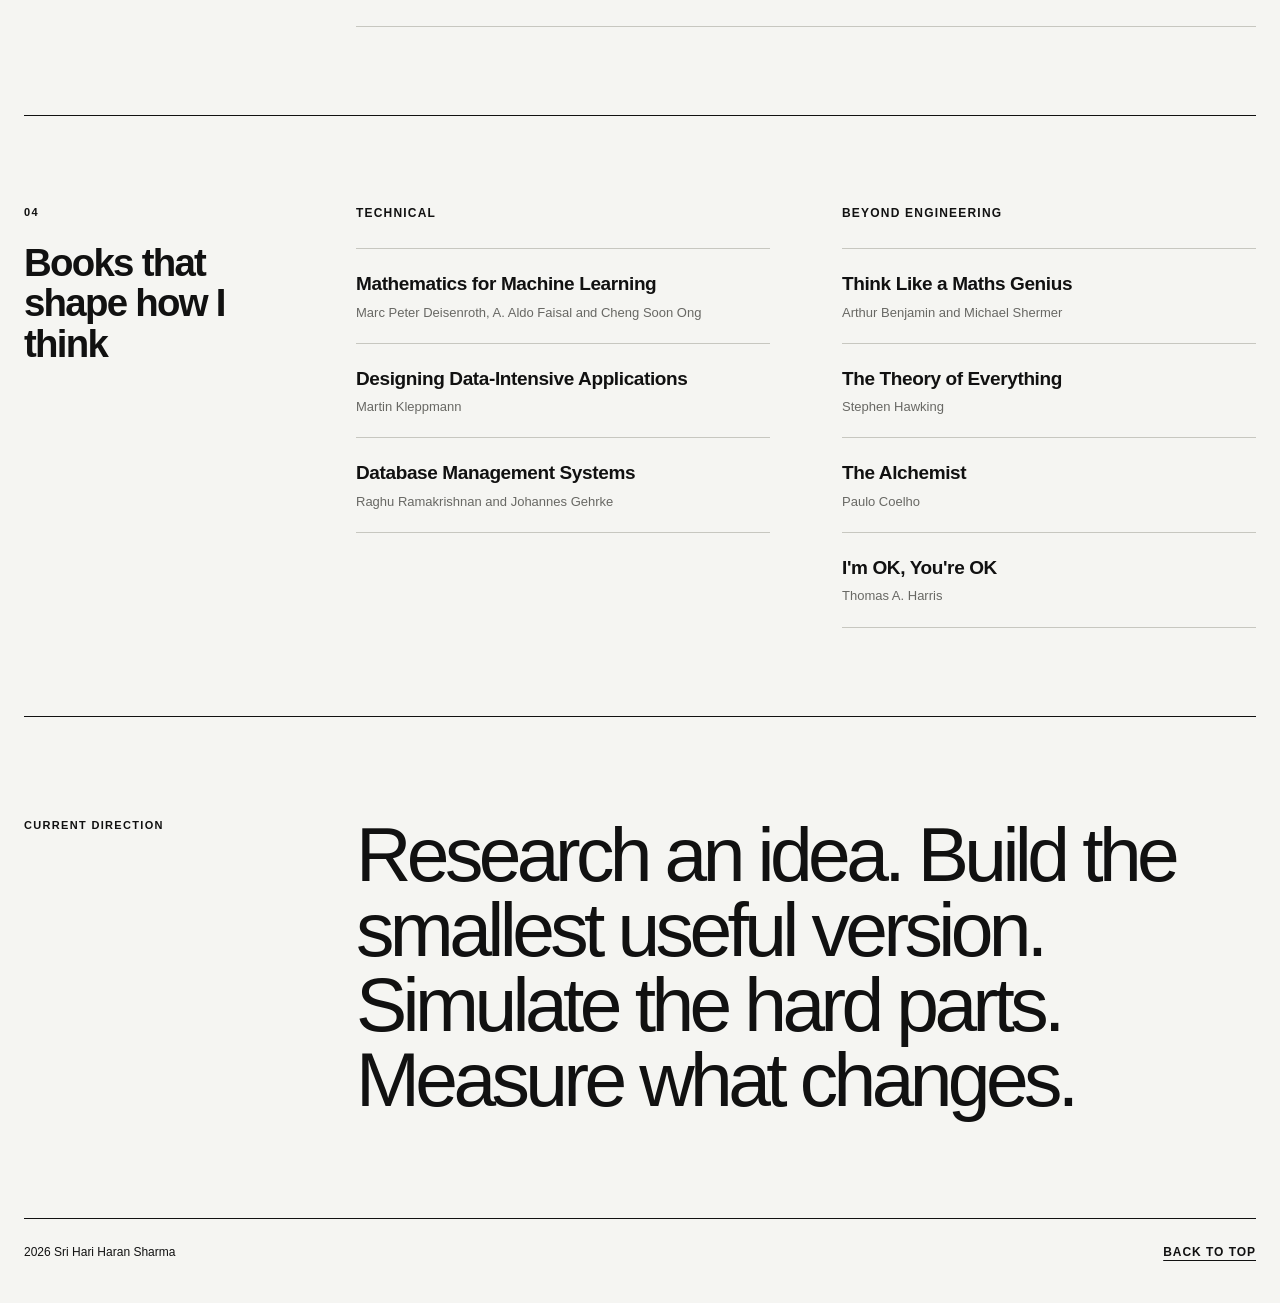
==== commit d5cba9c6: "Add work experience to homepage" ====
--- a/site/index.html
+++ b/site/index.html
@@ -16,6 +16,7 @@
 		<header class="site-header">
 			<a class="wordmark" href="#top" aria-label="Home">SHS</a>
 			<nav aria-label="Primary navigation">
+				<a href="#experience">Experience</a>
 				<a href="#work">Work</a>
 				<a href="#open-source">Open source</a>
 				<a href="#writing">Writing</a>
@@ -51,6 +52,27 @@
 					<h2 id="achievement-title">Hackathon Winner at Deccan AI Catalyst 2026</h2>
 					<p>Selected from a solo AI-agent hackathon with more than 1,500 registrations and 500 working agents. I built Sizuka, an AI recruiter agent for finding, evaluating and reaching out to candidates.</p>
 					<a class="text-link" href="https://lnkd.in/gbg5v8FC" target="_blank" rel="noreferrer">View the result</a>
+				</div>
+			</section>
+
+			<section class="section" id="experience">
+				<div class="section-heading">
+					<p class="section-index">Experience</p>
+					<h2>Work experience</h2>
+				</div>
+				<div class="experience-list">
+					<article class="experience-entry">
+						<div><span class="experience-date">Oct 2026 - Present</span><p class="experience-type">Freelance · Remote, UK</p></div>
+						<div><h3>Full-Stack Engineer</h3><p class="experience-company">Shoowai</p><p>Develop and maintain full-stack marketplace features using React, TypeScript, Supabase and Cloudflare. Implement secure database access, authentication workflows, payment integrations and social-sharing metadata.</p></div>
+					</article>
+					<article class="experience-entry">
+						<div><span class="experience-date">Jun 2026 - Sep 2026</span><p class="experience-type">Internship · Hyderabad, India / Hybrid</p></div>
+						<div><h3>Applied AI Engineer</h3><p class="experience-company">The Intersections</p><p>Built and published ilx-datatable, a reusable Svelte data-table package. Owned the end-to-end architecture and agent-assisted workflow for VMPire.</p></div>
+					</article>
+					<article class="experience-entry">
+						<div><span class="experience-date">Jan 2026 - Mar 2026</span><p class="experience-type">Freelance · Hyderabad, India / Remote</p></div>
+						<div><h3>AI Agent Evaluator</h3><p class="experience-company">Deccan AI Experts</p><p>Evaluated multi-step agent workflows, investigating tool-selection, execution and coordination failures and providing structured feedback to improve agent performance.</p></div>
+					</article>
 				</div>
 			</section>
 
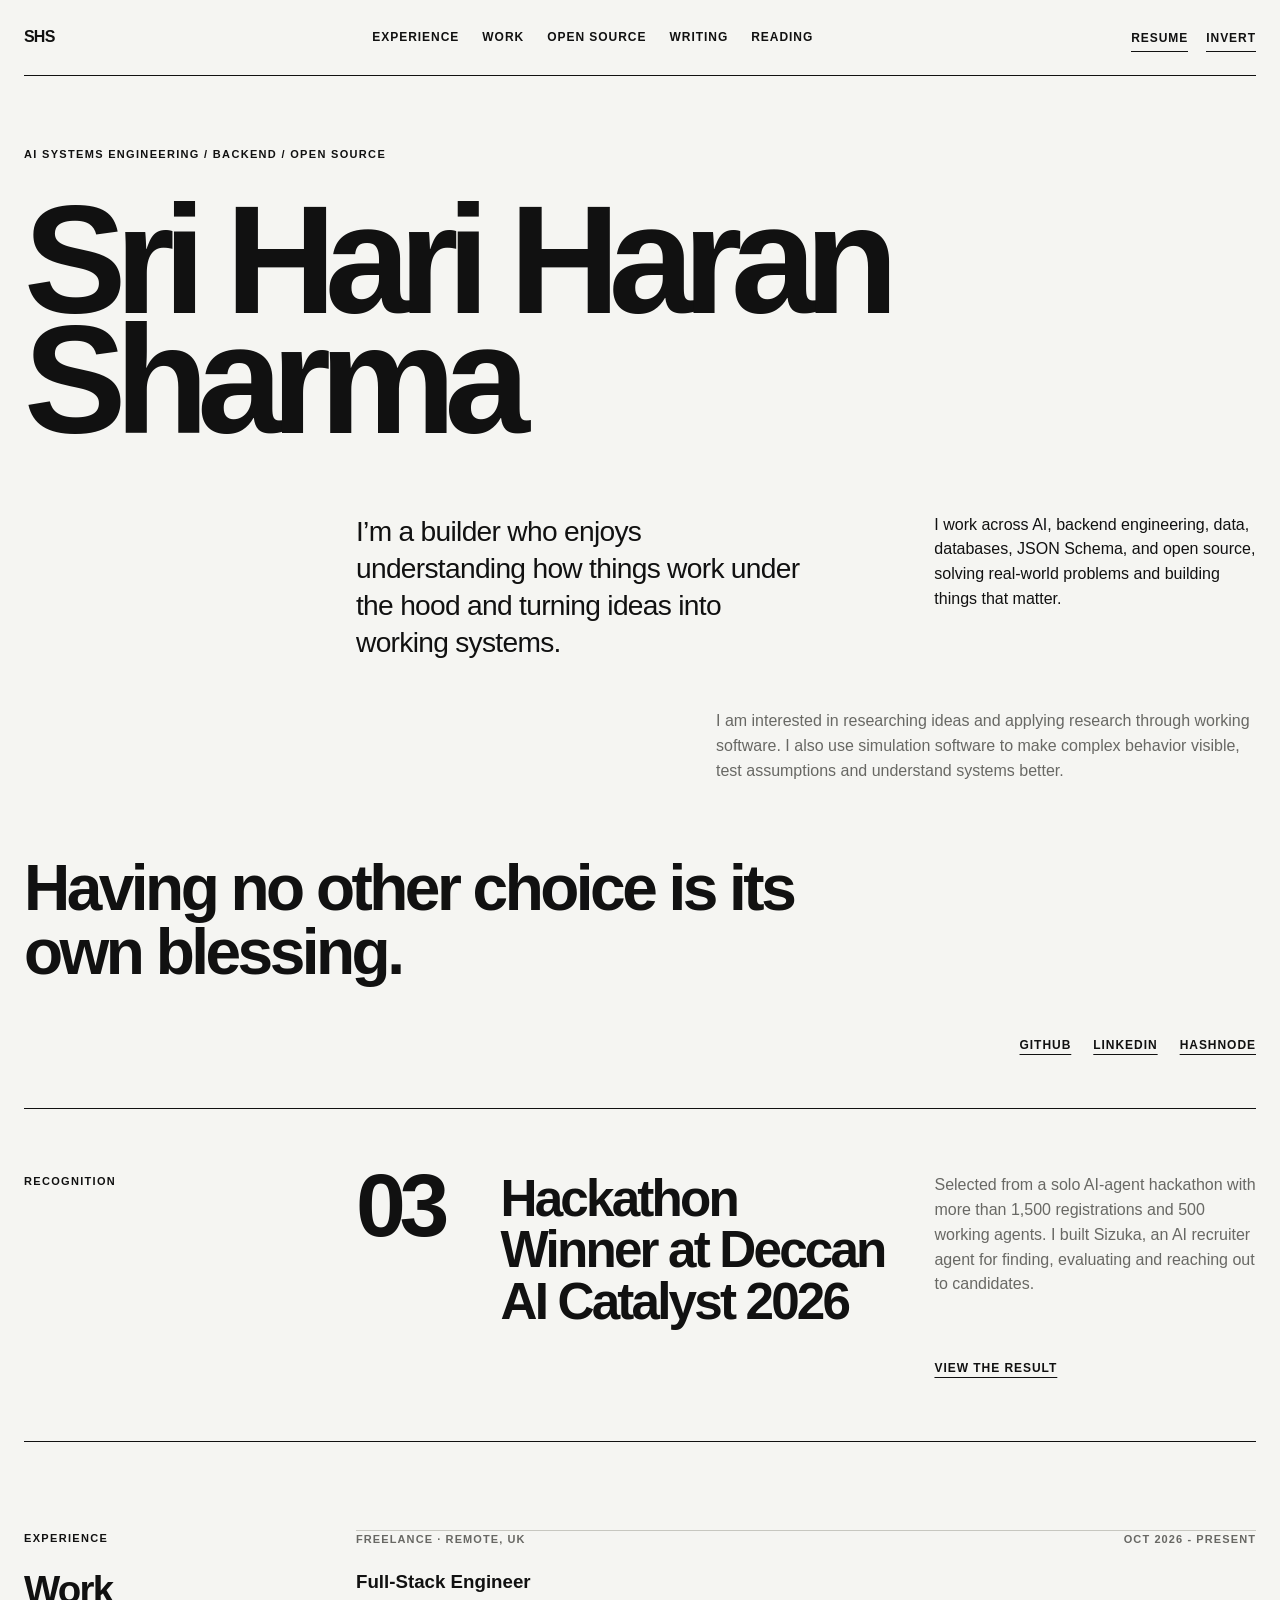
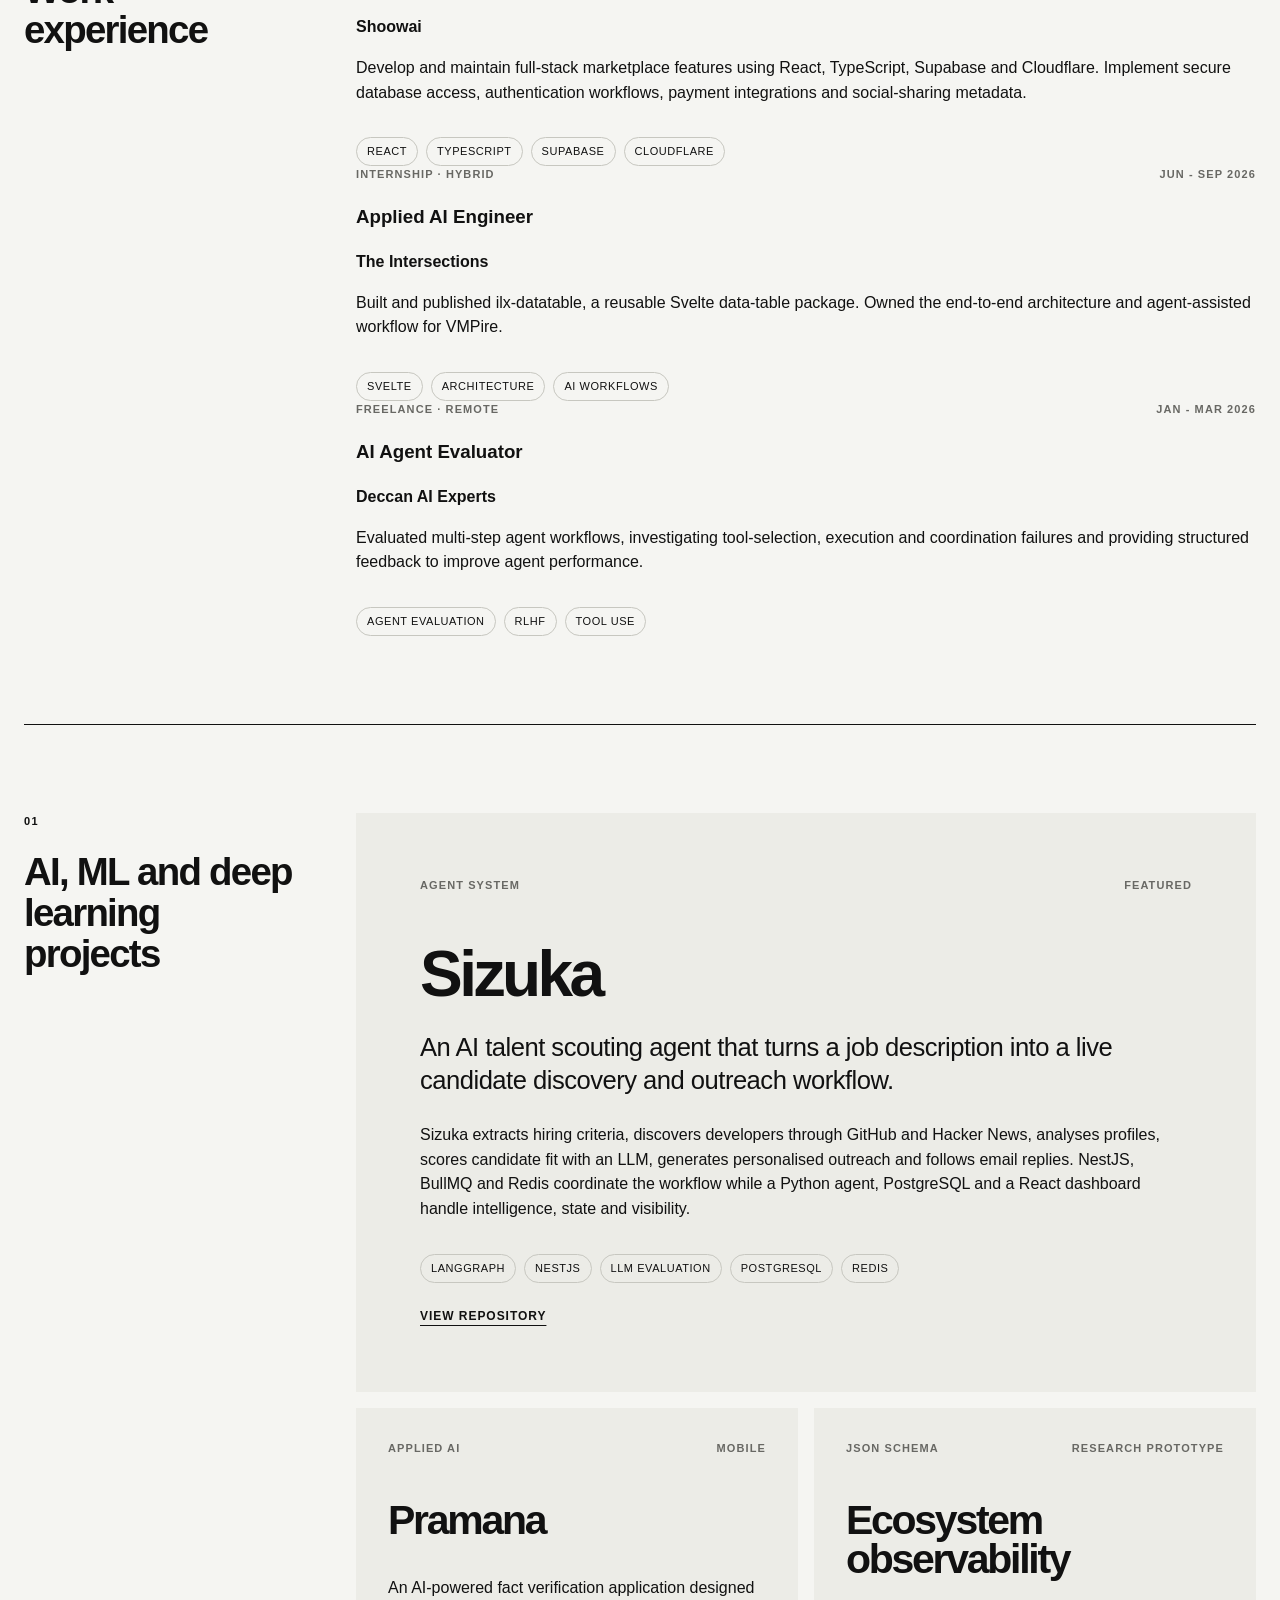
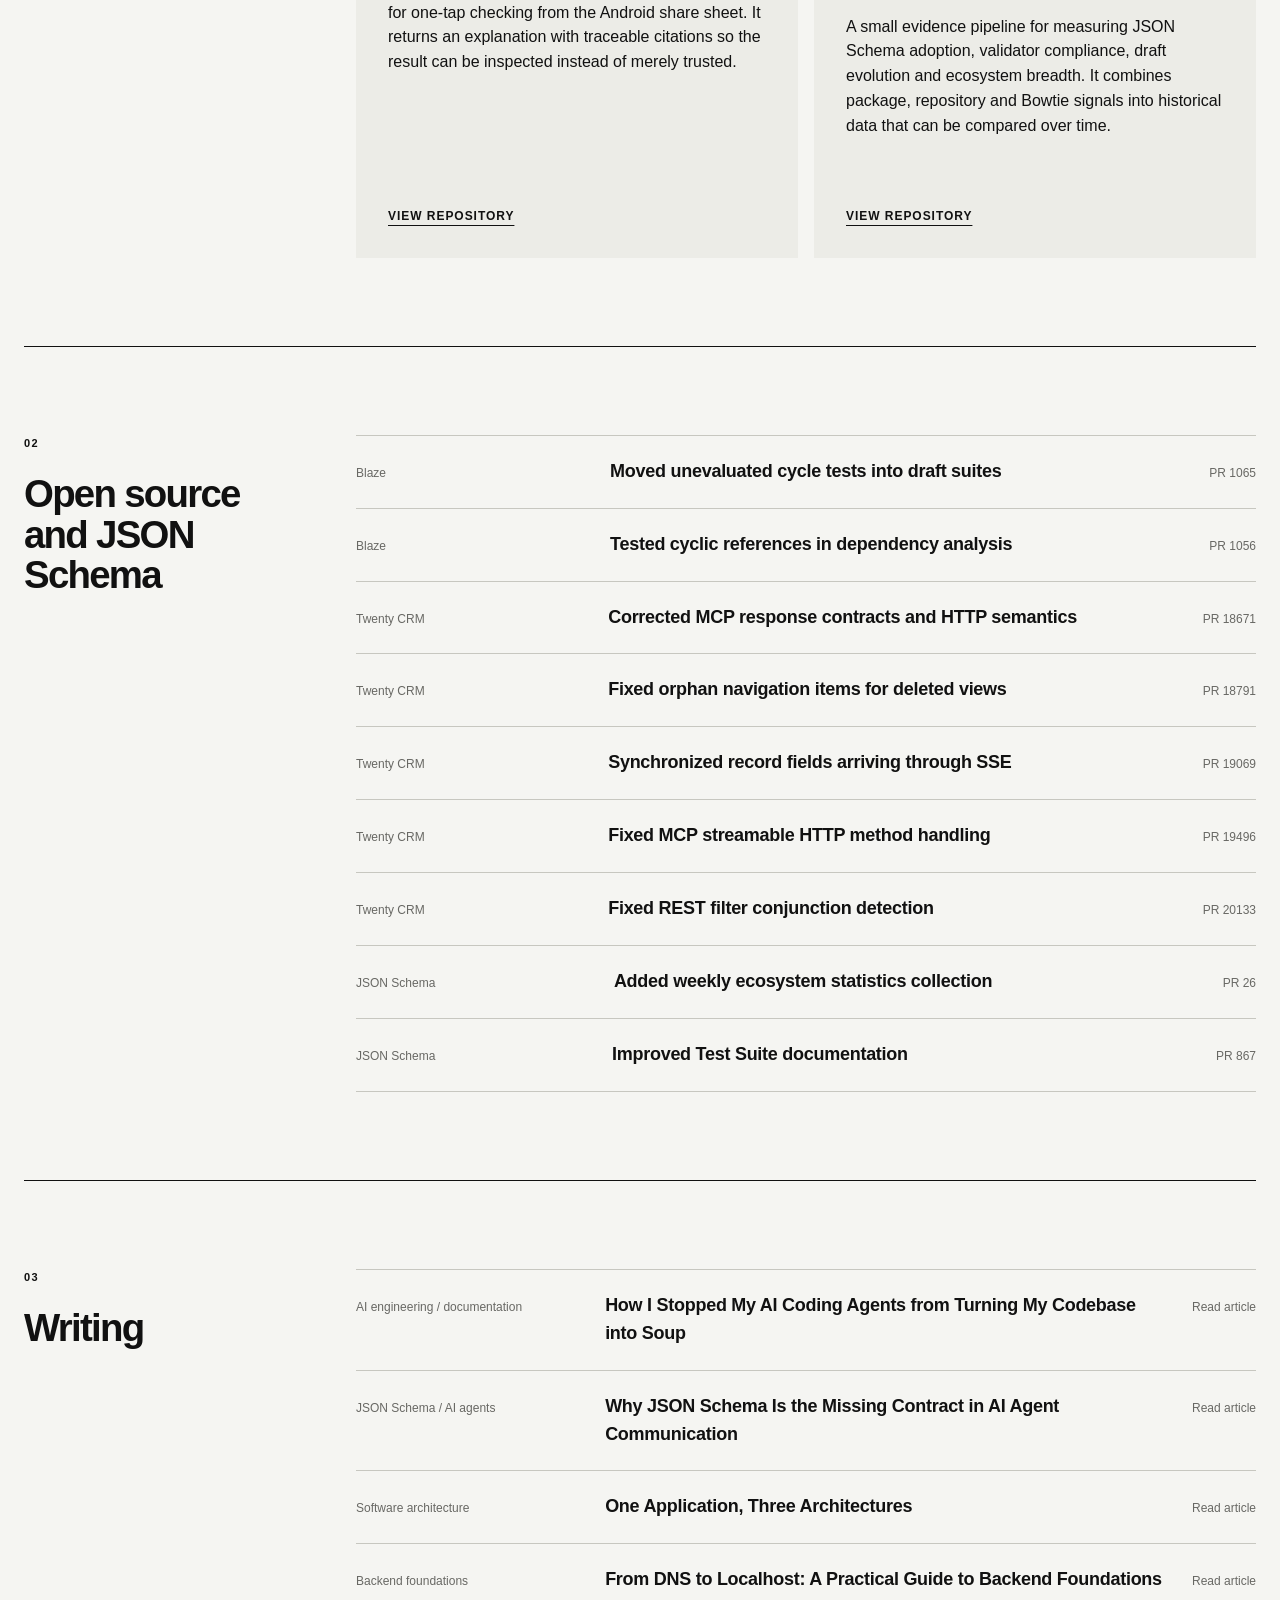
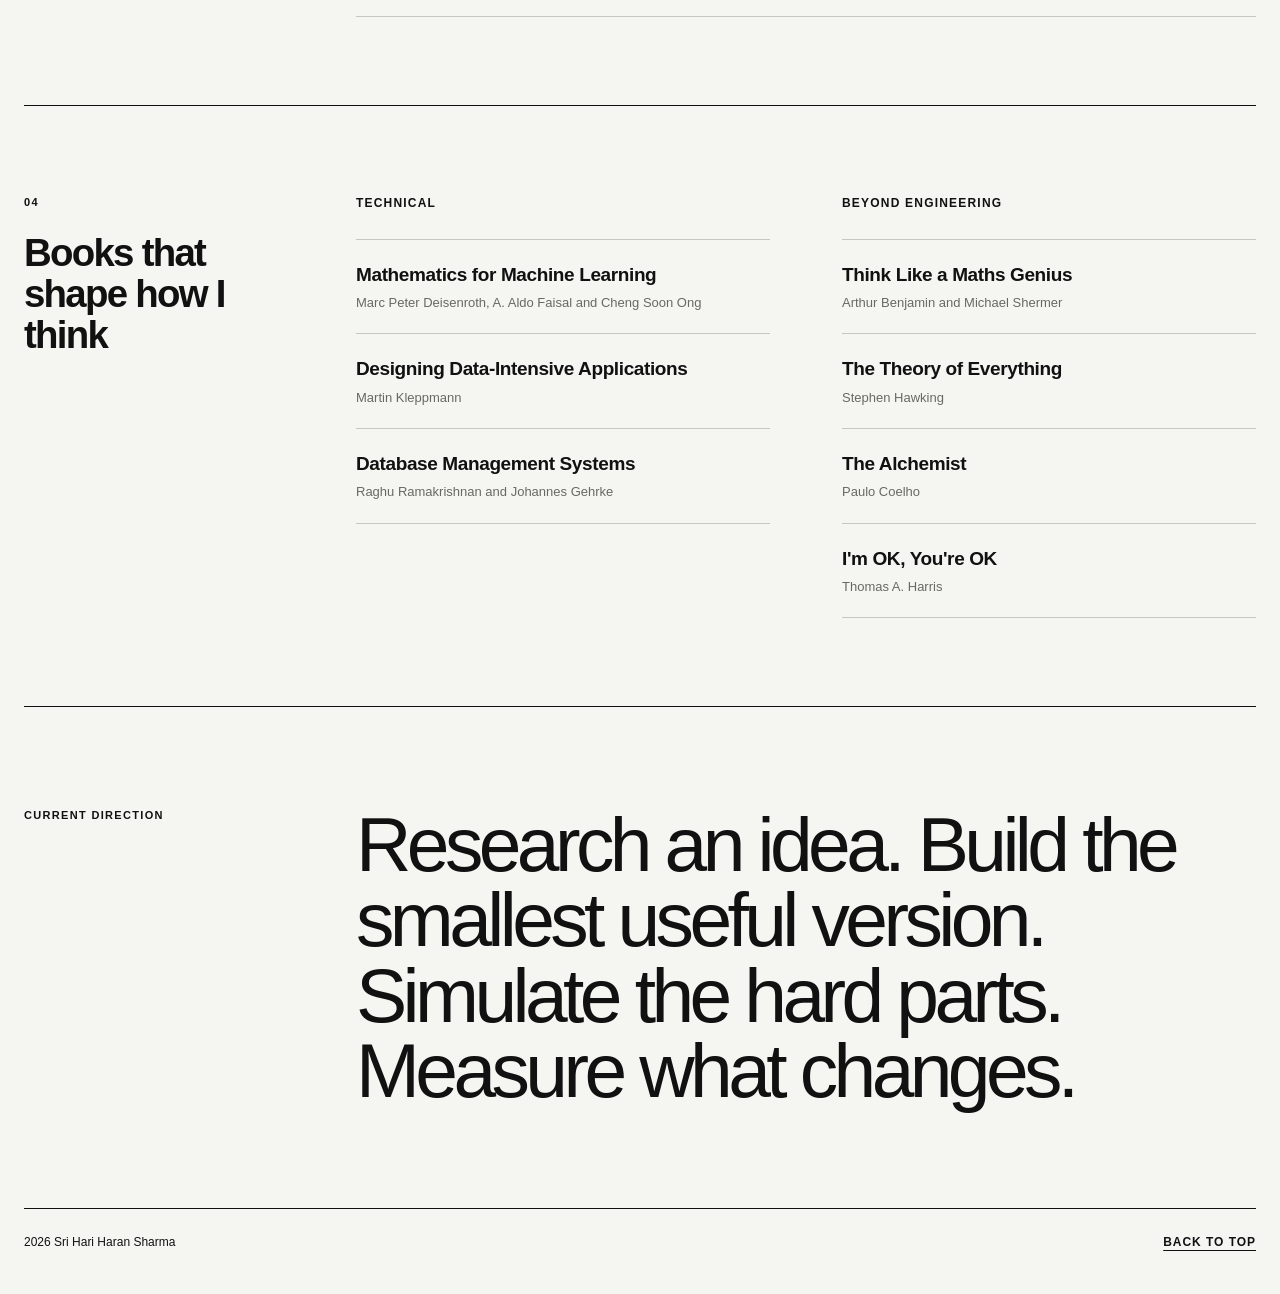
==== commit a3b279d4: "Present experience as featured and grid cards" ====
--- a/site/index.html
+++ b/site/index.html
@@ -61,18 +61,29 @@
 					<h2>Work experience</h2>
 				</div>
 				<div class="experience-list">
-					<article class="experience-entry">
-						<div><span class="experience-date">Oct 2026 - Present</span><p class="experience-type">Freelance · Remote, UK</p></div>
-						<div><h3>Full-Stack Engineer</h3><p class="experience-company">Shoowai</p><p>Develop and maintain full-stack marketplace features using React, TypeScript, Supabase and Cloudflare. Implement secure database access, authentication workflows, payment integrations and social-sharing metadata.</p></div>
+					<article class="experience-card experience-featured">
+						<div class="project-topline"><span>Freelance · Remote, UK</span><span>Oct 2026 - Present</span></div>
+						<h3>Full-Stack Engineer</h3>
+						<p class="experience-company">Shoowai</p>
+						<p>Develop and maintain full-stack marketplace features using React, TypeScript, Supabase and Cloudflare. Implement secure database access, authentication workflows, payment integrations and social-sharing metadata.</p>
+						<ul class="tags"><li>React</li><li>TypeScript</li><li>Supabase</li><li>Cloudflare</li></ul>
 					</article>
-					<article class="experience-entry">
-						<div><span class="experience-date">Jun 2026 - Sep 2026</span><p class="experience-type">Internship · Hyderabad, India / Hybrid</p></div>
-						<div><h3>Applied AI Engineer</h3><p class="experience-company">The Intersections</p><p>Built and published ilx-datatable, a reusable Svelte data-table package. Owned the end-to-end architecture and agent-assisted workflow for VMPire.</p></div>
-					</article>
-					<article class="experience-entry">
-						<div><span class="experience-date">Jan 2026 - Mar 2026</span><p class="experience-type">Freelance · Hyderabad, India / Remote</p></div>
-						<div><h3>AI Agent Evaluator</h3><p class="experience-company">Deccan AI Experts</p><p>Evaluated multi-step agent workflows, investigating tool-selection, execution and coordination failures and providing structured feedback to improve agent performance.</p></div>
-					</article>
+					<div class="experience-grid">
+						<article class="experience-card">
+							<div class="project-topline"><span>Internship · Hybrid</span><span>Jun - Sep 2026</span></div>
+							<h3>Applied AI Engineer</h3>
+							<p class="experience-company">The Intersections</p>
+							<p>Built and published ilx-datatable, a reusable Svelte data-table package. Owned the end-to-end architecture and agent-assisted workflow for VMPire.</p>
+							<ul class="tags"><li>Svelte</li><li>Architecture</li><li>AI workflows</li></ul>
+						</article>
+						<article class="experience-card">
+							<div class="project-topline"><span>Freelance · Remote</span><span>Jan - Mar 2026</span></div>
+							<h3>AI Agent Evaluator</h3>
+							<p class="experience-company">Deccan AI Experts</p>
+							<p>Evaluated multi-step agent workflows, investigating tool-selection, execution and coordination failures and providing structured feedback to improve agent performance.</p>
+							<ul class="tags"><li>Agent evaluation</li><li>RLHF</li><li>Tool use</li></ul>
+						</article>
+					</div>
 				</div>
 			</section>
 
--- a/site/site.css
+++ b/site/site.css
@@ -239,6 +239,15 @@
 
 .tags { display: flex; flex-wrap: wrap; gap: 8px; padding: 0; margin: 32px 0 0; list-style: none; }
 .tags li { border: 1px solid var(--line); border-radius: 999px; padding: 5px 10px; font-size: 11px; text-transform: uppercase; letter-spacing: 0.05em; }
+
+
+.experience-list { min-width: 0; border-top: 1px solid var(--line); }
+.experience-entry { display: grid; grid-template-columns: minmax(170px, 0.8fr) minmax(0, 2fr); gap: 24px; padding: 28px 0; border-bottom: 1px solid var(--line); }
+.experience-date { font-size: 12px; font-weight: 700; letter-spacing: 0.05em; text-transform: uppercase; }
+.experience-type { margin: 7px 0 0; font-size: 12px; color: var(--muted); }
+.experience-entry h3 { margin: 0; font-size: clamp(22px, 2.5vw, 32px); line-height: 1.08; letter-spacing: -0.035em; }
+.experience-company { margin: 8px 0 12px; font-weight: 700; }
+.experience-entry div:last-child > p:last-child { margin: 0; color: var(--muted); }
 
 .link-rows,
 .writing-list { border-top: 1px solid var(--line); }
@@ -307,6 +316,7 @@
 }
 
 @media (max-width: 620px) {
+	.experience-entry { grid-template-columns: 1fr; gap: 12px; }
 	.site-header, main, footer { width: min(calc(100% - 28px), var(--max)); }
 	.site-header { min-height: 62px; }
 	h1 { margin: 42px 0 60px; }
